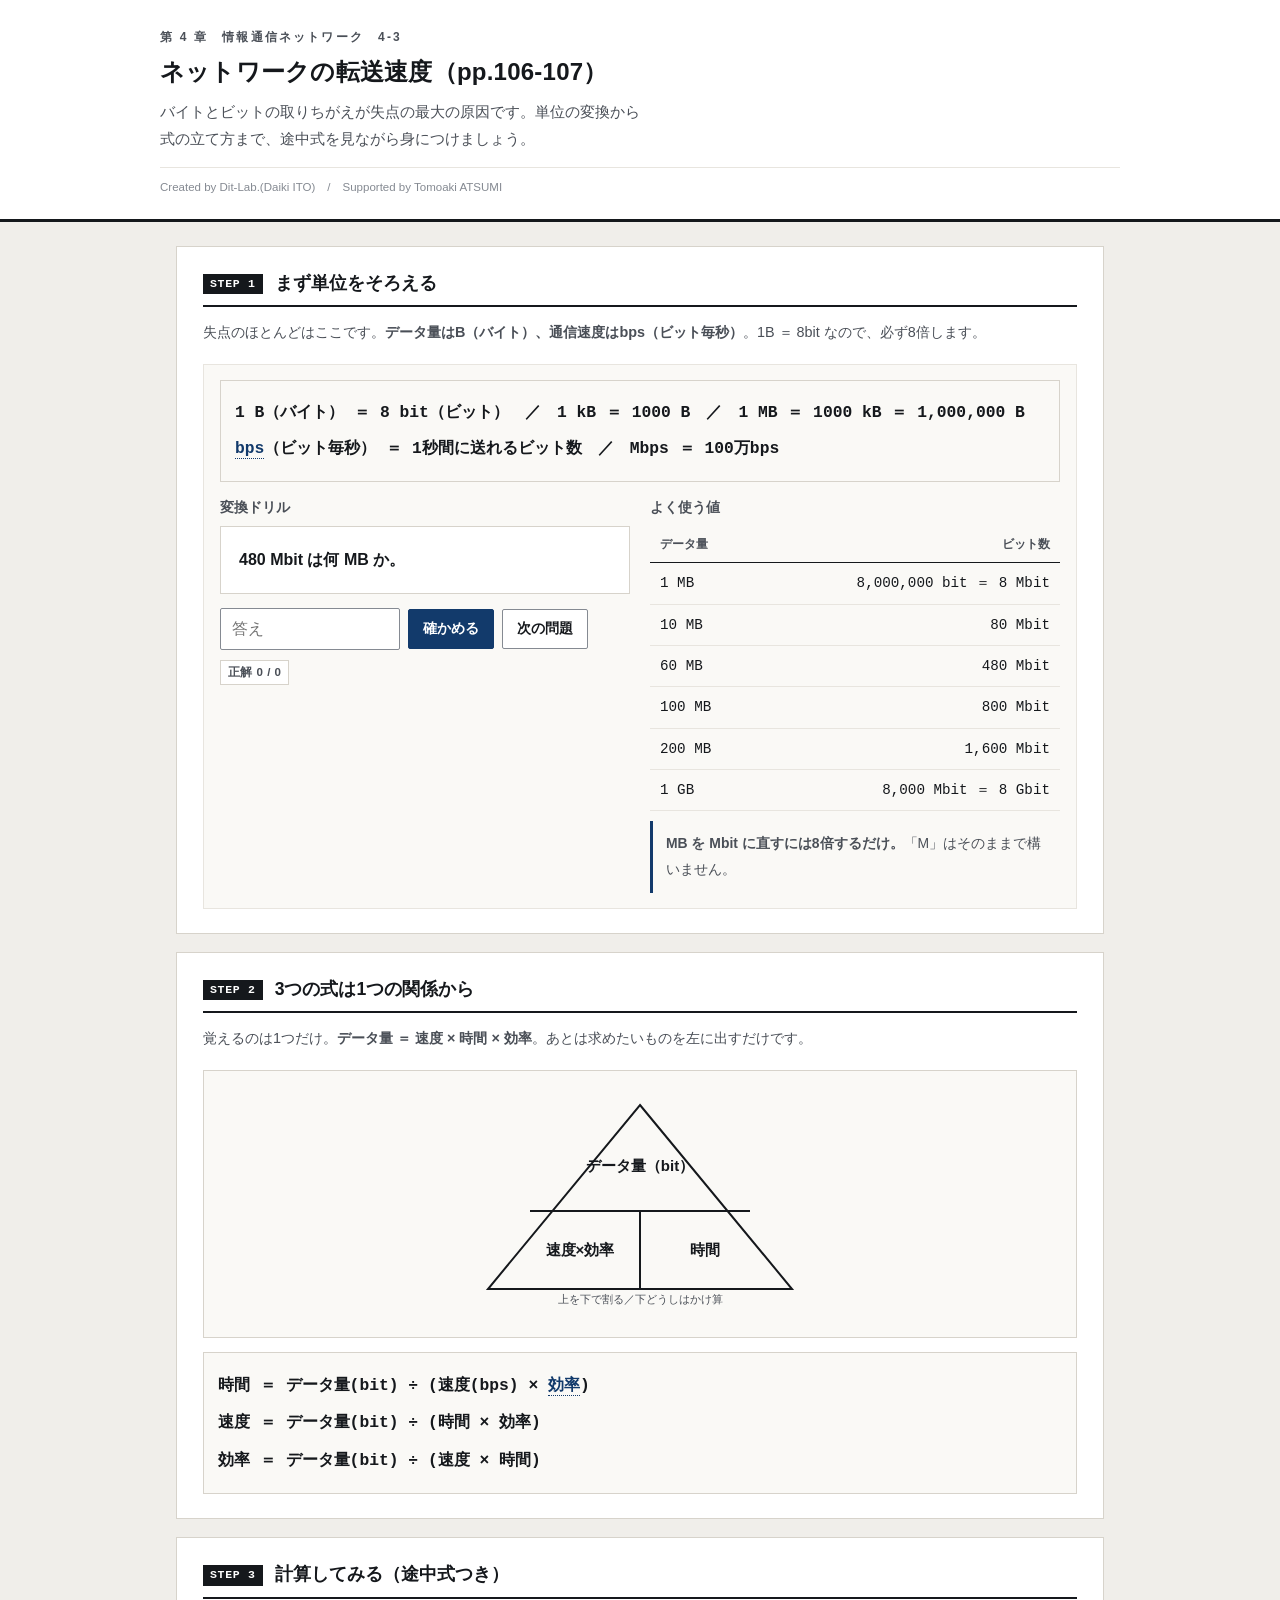
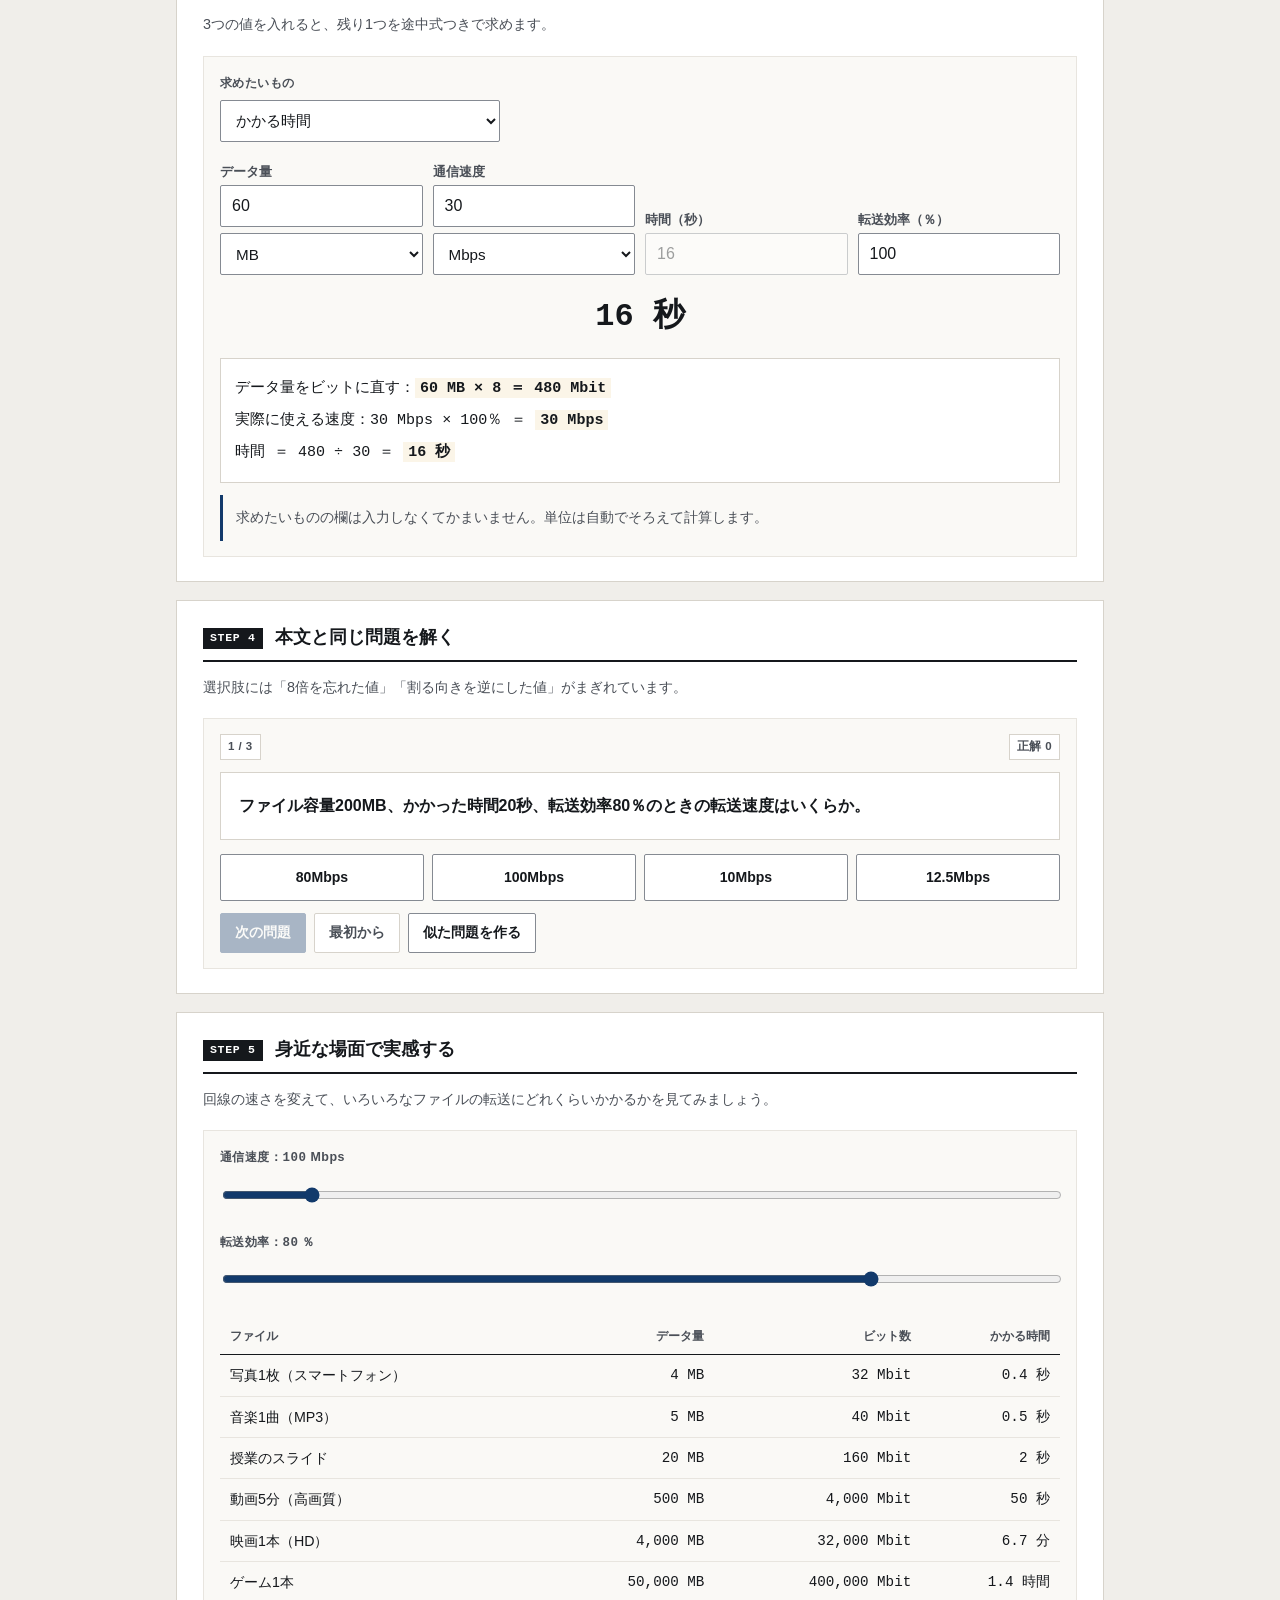
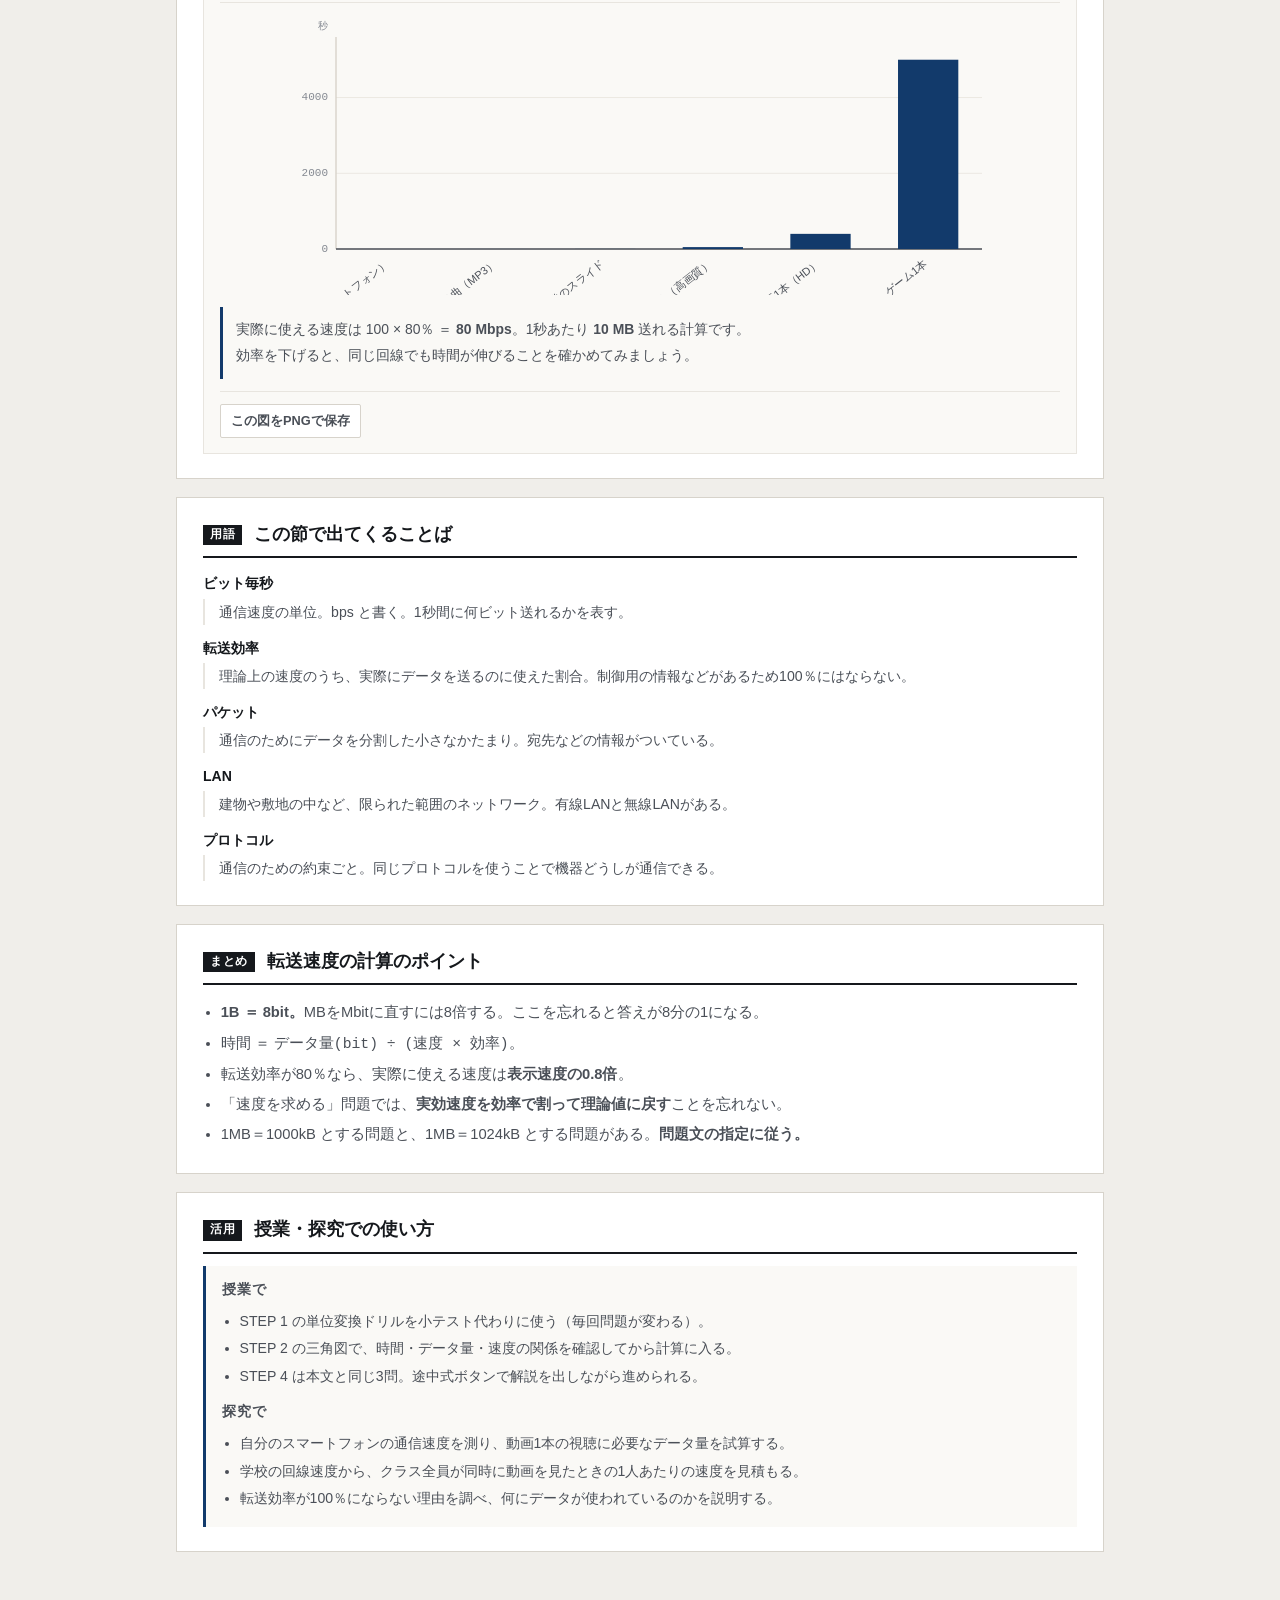
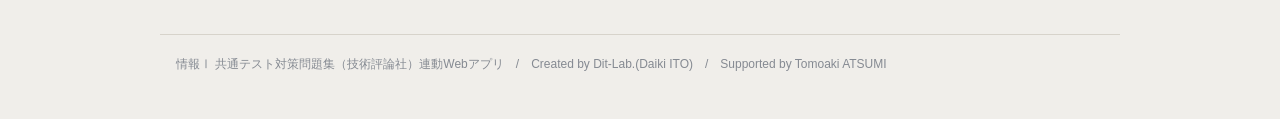
==== index.html @ 5504ac29 "feat: Streamlit版を静的Webアプリ化。単位変換ドリル・途中式つき計算・本文3問に対応" ====
<!DOCTYPE html>
<html lang="ja">
<head>
<meta charset="UTF-8">
<meta name="viewport" content="width=device-width, initial-scale=1.0">
<title>ネットワークの転送速度｜情報Ⅰ共通テスト対策問題集</title>
<meta name="description" content="バイトとビットの取りちがえが失点の最大の原因です。単位の変換から式の立て方まで、途中式を見ながら身につけましょう。">
<link rel="icon" href="data:image/svg+xml,%3Csvg xmlns=%22http://www.w3.org/2000/svg%22 viewBox=%220 0 32 32%22%3E%3Crect width=%2232%22 height=%2232%22 fill=%22%2315181c%22/%3E%3Ctext x=%2216%22 y=%2222%22 font-size=%2218%22 font-family=%22monospace%22 fill=%22%23fff%22 text-anchor=%22middle%22%3E01%3C/text%3E%3C/svg%3E">
<link rel="stylesheet" href="css/style.css">
<link rel="stylesheet" href="css/app.css">
</head>
<body>

<header class="app-header">
  <div class="inner">
    <span class="eyebrow">第 4 章　情報通信ネットワーク　4-3</span>
    <h1>ネットワークの転送速度（pp.106-107）</h1>
    <p class="lead">バイトとビットの取りちがえが失点の最大の原因です。単位の変換から式の立て方まで、途中式を見ながら身につけましょう。</p>
    <p class="credit">Created by Dit-Lab.(Daiki ITO)　/　Supported by Tomoaki ATSUMI</p>
  </div>
</header>

<main class="wrap">
  <section class="step" id="step1">
    <h2><span class="no">STEP 1</span>まず単位をそろえる</h2>
    <p class="desc">失点のほとんどはここです。<strong>データ量はB（バイト）、通信速度はbps（ビット毎秒）</strong>。1B ＝ 8bit なので、必ず8倍します。</p>

    <div class="panel">
      <div class="eqbox" style="text-align:left;line-height:2.2">
        1 B（バイト） ＝ <strong>8 bit（ビット）</strong>　／　1 kB ＝ 1000 B　／　1 MB ＝ 1000 kB ＝ 1,000,000 B<br>
        <span class="term" data-t="ビット毎秒">bps</span>（ビット毎秒） ＝ 1秒間に送れる<strong>ビット</strong>数　／　Mbps ＝ 100万bps
      </div>

      <div class="grid c2" style="margin-top:16px">
        <div>
          <h3 style="font-size:.86rem;color:var(--ink-2);margin-bottom:8px">変換ドリル</h3>
          <div class="card-q"><div class="q-scene" id="dText"></div></div>
          <div class="btn-row">
            <input type="text" id="dIn" class="mono" inputmode="decimal" placeholder="答え" style="max-width:180px">
            <button class="btn primary" id="dCheck">確かめる</button>
            <button class="btn" id="dNext">次の問題</button>
          </div>
          <div class="note" id="dFb" hidden style="margin-top:12px"></div>
          <div class="badge" style="margin-top:10px">正解 <span class="score" id="dScore">0</span> / <span class="score" id="dTotal">0</span></div>
        </div>
        <div>
          <h3 style="font-size:.86rem;color:var(--ink-2);margin-bottom:8px">よく使う値</h3>
          <div class="tbl-scroll"><table class="tbl" id="drillTable">
            <thead><tr><th>データ量</th><th>ビット数</th></tr></thead>
            <tbody>
              <tr><td>1 MB</td><td>8,000,000 bit ＝ 8 Mbit</td></tr>
              <tr><td>10 MB</td><td>80 Mbit</td></tr>
              <tr><td>60 MB</td><td>480 Mbit</td></tr>
              <tr><td>100 MB</td><td>800 Mbit</td></tr>
              <tr><td>200 MB</td><td>1,600 Mbit</td></tr>
              <tr><td>1 GB</td><td>8,000 Mbit ＝ 8 Gbit</td></tr>
            </tbody></table></div>
          <div class="note info" style="margin-top:10px">
            <strong>MB を Mbit に直すには8倍するだけ。</strong>「M」はそのままで構いません。
          </div>
        </div>
      </div>
    </div>
  </section>

  <section class="step" id="step2">
    <h2><span class="no">STEP 2</span>3つの式は1つの関係から</h2>
    <p class="desc">覚えるのは1つだけ。<strong>データ量 ＝ 速度 × 時間 × 効率</strong>。あとは求めたいものを左に出すだけです。</p>
    <div class="triangle" id="triBox"></div>
    <div class="eqbox" style="margin-top:14px;text-align:left;line-height:2.3">
      時間 ＝ <span class="mono">データ量(bit) ÷ (速度(bps) × <span class="term" data-t="転送効率">効率</span>)</span><br>
      速度 ＝ <span class="mono">データ量(bit) ÷ (時間 × 効率)</span><br>
      効率 ＝ <span class="mono">データ量(bit) ÷ (速度 × 時間)</span>
    </div>
  </section>

  <section class="step" id="step3">
    <h2><span class="no">STEP 3</span>計算してみる（途中式つき）</h2>
    <p class="desc">3つの値を入れると、残り1つを途中式つきで求めます。</p>
    <div class="panel">
      <label class="fld" for="target">求めたいもの</label>
      <select id="target" class="sel" style="max-width:280px">
        <option value="time">かかる時間</option>
        <option value="speed">通信速度</option>
        <option value="eff">転送効率</option>
        <option value="size">データ量</option>
      </select>

      <div class="calcrow" style="margin-top:14px">
        <div><label for="cSize">データ量</label>
          <input type="number" id="cSize" value="60" step="any">
          <select id="cSizeU" class="sel" style="margin-top:6px"><option value="1000000">MB</option><option value="1000">kB</option><option value="1">B</option><option value="1000000000">GB</option></select>
        </div>
        <div><label for="cSpeed">通信速度</label>
          <input type="number" id="cSpeed" value="30" step="any">
          <select id="cSpeedU" class="sel" style="margin-top:6px"><option value="1000000">Mbps</option><option value="1000">kbps</option><option value="1">bps</option><option value="1000000000">Gbps</option></select>
        </div>
        <div><label for="cTime">時間（秒）</label><input type="number" id="cTime" value="16" step="any"></div>
        <div><label for="cEff">転送効率（％）</label><input type="number" id="cEff" value="100" step="any"></div>
      </div>

      <div class="bigans" id="ansOut">—</div>
      <div class="workbox" id="workOut"></div>
      <div class="note info" style="margin-top:12px">
        求めたいものの欄は入力しなくてかまいません。単位は自動でそろえて計算します。
      </div>
    </div>
  </section>

  <section class="step" id="step4">
    <h2><span class="no">STEP 4</span>本文と同じ問題を解く</h2>
    <p class="desc">選択肢には「8倍を忘れた値」「割る向きを逆にした値」がまぎれています。</p>
    <div class="panel">
      <div class="qhead">
        <span class="badge" id="qProgress">1 / 1</span>
        <span class="badge">正解 <span class="score" id="qScore">0</span></span>
      </div>
      <div class="card-q"><div class="q-scene" id="qText"></div></div>
      <div class="choice4" id="qChoices"></div>
      <div class="note" id="qFb" hidden style="margin-top:12px"></div>
      <div class="btn-row" style="margin-top:12px">
        <button class="btn primary" id="qNext" disabled>次の問題</button>
        <button class="btn ghost" id="qReset">最初から</button>
        <button class="btn" id="qMake">似た問題を作る</button>
      </div>
    </div>
  </section>

  <section class="step" id="step5">
    <h2><span class="no">STEP 5</span>身近な場面で実感する</h2>
    <p class="desc">回線の速さを変えて、いろいろなファイルの転送にどれくらいかかるかを見てみましょう。</p>
    <div class="panel">
      <label class="fld" for="lineSpeed">通信速度：<span class="mono" id="lineSpeedV">100</span> Mbps</label>
      <input type="range" id="lineSpeed" min="1" max="1000" step="1" value="100">
      <label class="fld" style="margin-top:10px" for="lineEff">転送効率：<span class="mono" id="lineEffV">80</span> ％</label>
      <input type="range" id="lineEff" min="10" max="100" step="5" value="80">
      <div class="tbl-scroll" style="margin-top:12px"><table class="tbl" id="lifeTable"></table></div>
      <div id="lifeChart" style="margin-top:12px"></div>
      <div class="note" id="lifeNote" style="margin-top:12px"></div>
      <div class="toolbar" id="lifeTools"></div>
    </div>
  </section>

  <section class="step" id="glossary">
    <h2><span class="no">用語</span>この節で出てくることば</h2>
    <div id="glossBox"></div>
  </section>

  <section class="step">
    <h2><span class="no">まとめ</span>転送速度の計算のポイント</h2>
    <ul style="margin:0;padding-left:1.2em;color:var(--ink-2);font-size:.92rem;line-height:2.05">
      <li><strong>1B ＝ 8bit。</strong>MBをMbitに直すには8倍する。ここを忘れると答えが8分の1になる。</li>
      <li>時間 ＝ <span class="mono">データ量(bit) ÷ (速度 × 効率)</span>。</li>
      <li>転送効率が80％なら、実際に使える速度は<strong>表示速度の0.8倍</strong>。</li>
      <li>「速度を求める」問題では、<strong>実効速度を効率で割って理論値に戻す</strong>ことを忘れない。</li>
      <li>1MB＝1000kB とする問題と、1MB＝1024kB とする問題がある。<strong>問題文の指定に従う。</strong></li>
    </ul>
  </section>

  <section class="step">
    <h2><span class="no">活用</span>授業・探究での使い方</h2>
    <div class="use-note">
      <h3>授業で</h3>
      <ul>
        <li>STEP 1 の単位変換ドリルを小テスト代わりに使う（毎回問題が変わる）。</li>
        <li>STEP 2 の三角図で、時間・データ量・速度の関係を確認してから計算に入る。</li>
        <li>STEP 4 は本文と同じ3問。途中式ボタンで解説を出しながら進められる。</li>
      </ul>
      <h3 style="margin-top:12px">探究で</h3>
      <ul>
        <li>自分のスマートフォンの通信速度を測り、動画1本の視聴に必要なデータ量を試算する。</li>
        <li>学校の回線速度から、クラス全員が同時に動画を見たときの1人あたりの速度を見積もる。</li>
        <li>転送効率が100％にならない理由を調べ、何にデータが使われているのかを説明する。</li>
      </ul>
    </div>
  </section>

</main>

<footer class="app-footer">
  情報Ⅰ 共通テスト対策問題集（技術評論社）連動Webアプリ　/　Created by Dit-Lab.(Daiki ITO)　/　Supported by Tomoaki ATSUMI
</footer>

<script src="js/tools.js"></script>
<script src="js/chart.js"></script>
<script src="js/terms.js"></script>
<script src="js/app.js"></script>
</body>
</html>
---- css/style.css ----
/* =========================================================
   情報Ⅰ 共通テスト対策問題集 — Web アプリ共通スタイル
   紙面（参考書）に寄せた設計。装飾色は使わず、色は意味を持つときだけ。
   ========================================================= */

:root{
  --paper:#ffffff;
  --paper-2:#faf9f6;      /* うすい紙 */
  --bg:#f0eeea;           /* 台紙 */
  --ink:#15181c;
  --ink-2:#4a4f57;
  --ink-3:#858a92;
  --rule:#d7d3cb;         /* 罫線 */
  --rule-2:#e8e5df;
  --accent:#123a6b;       /* 濃紺。主要操作と現在地だけに使う */
  --accent-w:#e9eef6;
  --zero:#c0392b;         /* 左＝0 */
  --one:#1d4ed8;          /* 右＝1 */
  --ok:#1f7a3d;   --ok-bg:#eef6f0;
  --ng:#b3261e;   --ng-bg:#fbefee;
  --warn:#8a5a00; --warn-bg:#fbf5e8;
  --font:"Hiragino Kaku Gothic ProN","Hiragino Sans","Yu Gothic Medium","Yu Gothic",
         "Noto Sans JP",Meiryo,-apple-system,BlinkMacSystemFont,sans-serif;
  --mono:"SFMono-Regular",Menlo,Consolas,"Courier New",monospace;
}

*{box-sizing:border-box}
[hidden]{display:none !important}
html{-webkit-text-size-adjust:100%}
body{
  margin:0; background:var(--bg); color:var(--ink);
  font-family:var(--font); font-size:16px; line-height:1.85;
  font-feature-settings:"palt" 1;
}
h1,h2,h3,h4{line-height:1.45; margin:0; font-weight:700}
p{margin:0 0 .75em} p:last-child{margin-bottom:0}
a{color:var(--accent)}

/* ---------- 標題 ---------- */
.app-header{background:var(--paper); border-bottom:3px solid var(--ink); padding:26px 20px 20px}
.app-header .inner{max-width:960px; margin:0 auto}
.app-header .eyebrow{
  font-size:.75rem; font-weight:700; color:var(--ink-2); letter-spacing:.18em;
  display:block; margin-bottom:7px;
}
.app-header h1{font-size:1.5rem; letter-spacing:.01em}
.app-header .lead{font-size:.92rem; color:var(--ink-2); margin-top:9px; max-width:60ch}
.app-header .credit{
  font-size:.72rem; color:var(--ink-3); margin-top:14px;
  padding-top:9px; border-top:1px solid var(--rule-2);
}

/* ---------- 版面 ---------- */
.wrap{max-width:960px; margin:0 auto; padding:24px 16px 64px}
.step{background:var(--paper); border:1px solid var(--rule); padding:24px 26px; margin-bottom:18px}
.step > h2{
  display:flex; align-items:baseline; gap:12px; font-size:1.1rem;
  padding-bottom:9px; border-bottom:2px solid var(--ink); margin-bottom:12px;
}
.step > h2 .no{
  flex:none; font-family:var(--mono); font-size:.72rem; font-weight:700;
  background:var(--ink); color:var(--paper); padding:2px 7px; letter-spacing:.06em;
  position:relative; top:-2px;
}
.step > .desc{color:var(--ink-2); font-size:.9rem; margin-bottom:18px}
.step[hidden]{display:none}

.grid{display:grid; gap:20px}
.grid > *{min-width:0}          /* 子の中身で列が広がるのを防ぐ */
@media(min-width:800px){ .grid.c2{grid-template-columns:1fr 1fr} }

.panel{border:1px solid var(--rule-2); background:var(--paper-2); padding:15px 16px; min-width:0}
.panel > h3{
  font-size:.8rem; font-weight:700; color:var(--ink-2); letter-spacing:.08em;
  margin-bottom:12px; padding-bottom:6px; border-bottom:1px solid var(--rule);
}

/* ---------- 部品 ---------- */
.btn{
  appearance:none; border:1px solid var(--ink-3); background:var(--paper); color:var(--ink);
  font-family:inherit; font-size:.88rem; font-weight:700; padding:8px 14px;
  border-radius:2px; cursor:pointer; min-height:40px; line-height:1.4;
  transition:background .12s, border-color .12s, color .12s;
}
.btn:hover:not(:disabled){background:var(--accent-w); border-color:var(--accent); color:var(--accent)}
.btn:disabled{opacity:.35; cursor:not-allowed}
.btn.primary{background:var(--accent); color:var(--paper); border-color:var(--accent)}
.btn.primary:hover:not(:disabled){background:#0d2c53; color:var(--paper)}
.btn.ghost{border-color:var(--rule); color:var(--ink-2)}
.btn.sm{font-size:.8rem; padding:5px 10px; min-height:34px}
.btn-row{display:flex; flex-wrap:wrap; gap:8px; align-items:center}

/* タブ（見出し下線式） */
.seg{display:flex; gap:0; border-bottom:1px solid var(--rule)}
.seg button{
  appearance:none; border:0; background:transparent; font-family:inherit; font-size:.88rem;
  font-weight:700; color:var(--ink-3); padding:9px 4px; margin-right:26px; cursor:pointer;
  border-bottom:3px solid transparent; margin-bottom:-1px; min-height:40px;
}
.seg button:hover{color:var(--ink-2)}
.seg button[aria-pressed="true"]{color:var(--ink); border-bottom-color:var(--accent)}

label.fld{display:block; font-size:.78rem; font-weight:700; color:var(--ink-2); margin-bottom:5px; letter-spacing:.04em}
input[type=text], textarea, input[type=number]{
  width:100%; font-family:inherit; font-size:1rem; color:var(--ink);
  border:1px solid var(--ink-3); border-radius:2px; padding:9px 11px;
  background:var(--paper); min-height:42px;
}
input:focus, textarea:focus{outline:2px solid var(--accent); outline-offset:-1px; border-color:var(--accent)}
.btn:focus-visible, .seg button:focus-visible, .node-card:focus-visible{outline:2px solid var(--accent); outline-offset:2px}
textarea{resize:vertical; line-height:1.7}
.mono{font-family:var(--mono)}

table.tbl{width:100%; border-collapse:collapse; font-size:.89rem}
table.tbl th, table.tbl td{border-bottom:1px solid var(--rule-2); padding:7px 10px; text-align:right}
table.tbl th:first-child, table.tbl td:first-child{text-align:left}
table.tbl thead th{border-bottom:1.5px solid var(--ink); font-size:.76rem; color:var(--ink-2); font-weight:700; white-space:nowrap}
.tbl-scroll{overflow-x:auto; -webkit-overflow-scrolling:touch; max-width:100%}

.note{padding:10px 13px; font-size:.87rem; border-left:3px solid var(--ink-3); background:var(--paper-2)}
.note.ok{background:var(--ok-bg); border-left-color:var(--ok); color:#123f22}
.note.ng{background:var(--ng-bg); border-left-color:var(--ng); color:#6d1a15}
.note.info{background:var(--paper-2); border-left-color:var(--accent); color:var(--ink-2)}
.note.warn{background:var(--warn-bg); border-left-color:var(--warn); color:#5c3d00}
.note[hidden]{display:none}

.badge{
  display:inline-block; font-size:.72rem; font-weight:700; padding:1px 7px;
  border:1px solid var(--rule); color:var(--ink-2); background:var(--paper); letter-spacing:.04em;
}

/* 数値は罫線で仕切るだけ。カードにしない */
.metrics{display:flex; flex-wrap:wrap; gap:0; border-top:1px solid var(--rule)}
.metric{flex:1 1 130px; padding:11px 14px 11px 0; border-right:1px solid var(--rule-2)}
.metric:last-child{border-right:0}
.metric .k{font-size:.74rem; color:var(--ink-3); font-weight:700; letter-spacing:.05em}
.metric .v{font-size:1.6rem; font-weight:700; line-height:1.3; font-family:var(--mono); letter-spacing:-.01em}
.metric .s{font-size:.76rem; color:var(--ink-2)}

.bit0{color:var(--zero); font-weight:700}
.bit1{color:var(--one); font-weight:700}

.app-footer{
  max-width:960px; margin:0 auto; padding:18px 16px 44px; color:var(--ink-3);
  font-size:.75rem; border-top:1px solid var(--rule);
}
.sr-only{position:absolute;width:1px;height:1px;overflow:hidden;clip:rect(0 0 0 0);white-space:nowrap}

@media(max-width:640px){
  body{font-size:15px}
  .app-header{padding:20px 16px 16px}
  .app-header h1{font-size:1.16rem}
  .wrap{padding:16px 12px 52px}
  .step{padding:18px 15px}
  .seg button{margin-right:18px; font-size:.84rem}
  .metric{flex-basis:50%; border-right:0}
}
@media (prefers-reduced-motion:reduce){ *{animation:none!important; transition:none!important} }

/* ---------- 自分のデータ・共有・印刷 ---------- */
.toolbar{display:flex; flex-wrap:wrap; gap:8px; align-items:center; margin-top:12px;
  padding-top:12px; border-top:1px solid var(--rule-2)}
.toolbar .hint{font-size:.78rem; color:var(--ink-3)}
.paste-area{width:100%; min-height:110px; font-family:var(--mono); font-size:.86rem}
.use-note{background:var(--paper-2); border-left:3px solid var(--accent); padding:14px 16px; font-size:.88rem}
.use-note h3{font-size:.86rem; letter-spacing:.06em; margin-bottom:8px; color:var(--ink-2)}
.use-note ol, .use-note ul{margin:0; padding-left:1.25em; line-height:1.95; color:var(--ink-2)}

@media print{
  body{background:#fff}
  .app-header{border-bottom:2px solid #000}
  .step{border:1px solid #bbb; break-inside:avoid; page-break-inside:avoid; margin-bottom:12px}
  .btn, .seg, .toolbar, input[type=range]{display:none !important}
  .note{border-left-width:2px}
  a[href]:after{content:""}
}

/* ---------- 入力グリッド ---------- */
.dg-scroll{overflow:auto; -webkit-overflow-scrolling:touch; border:1px solid var(--rule); background:var(--paper); max-height:420px}
table.dg{border-collapse:collapse; font-family:var(--mono); font-size:.9rem; min-width:100%}
table.dg th, table.dg td{border:1px solid var(--rule-2); padding:0}
table.dg thead th{background:var(--paper-2); position:sticky; top:0; z-index:2}
table.dg .dg-n{background:var(--paper-2); color:var(--ink-3); font-size:.76rem; font-weight:400;
  text-align:center; min-width:34px; padding:0 4px; position:sticky; left:0; z-index:1}
table.dg .dg-corner{background:var(--paper-2); min-width:34px; position:sticky; left:0; z-index:3}
table.dg .dg-act{background:var(--paper-2); width:34px}
.dg-h, .dg-c{width:100%; min-width:96px; border:0; background:transparent; font-family:inherit;
  font-size:.9rem; padding:8px 9px; color:var(--ink); min-height:38px}
.dg-h{font-weight:700; font-family:var(--font); font-size:.82rem; color:var(--ink-2)}
.dg-c.num{text-align:right}
.dg-c:focus, .dg-h:focus{outline:2px solid var(--accent); outline-offset:-2px; background:var(--accent-w)}
.dg-del{border:0; background:transparent; color:var(--ink-3); cursor:pointer; width:32px; height:34px; font-size:1rem}
.dg-del:hover{color:var(--ng)}
.dg-tools{display:flex; flex-wrap:wrap; gap:8px; align-items:center; margin-top:10px}
.dg-hint{font-size:.76rem; color:var(--ink-3)}

/* ---------- ファイル読み込み ---------- */
.filebox{display:flex; flex-wrap:wrap; gap:10px; align-items:center; padding:12px;
  border:1px dashed var(--rule); background:var(--paper-2)}
.filebox input[type=file]{font-size:.85rem; font-family:inherit; max-width:100%}
.filebox .sel{max-width:220px}
.filelabel{display:inline-flex; align-items:center; gap:6px; font-size:.85rem; font-weight:700;
  border:1px solid var(--ink-3); background:var(--paper); padding:8px 14px; border-radius:2px; cursor:pointer; min-height:40px}
.filelabel:hover{border-color:var(--accent); color:var(--accent); background:var(--accent-w)}
.filelabel input{display:none}

/* ---------- 用語解説 ---------- */
.term{position:relative; border-bottom:1.5px dotted var(--accent); cursor:help; color:var(--accent); font-weight:700}
.term .term-pop{display:none; position:absolute; left:0; top:1.7em; z-index:50; width:min(300px,78vw);
  background:var(--paper); border:1px solid var(--ink-3); box-shadow:0 6px 20px rgba(0,0,0,.14);
  padding:10px 12px; font-size:.82rem; font-weight:400; color:var(--ink-2); line-height:1.75;
  border-left:3px solid var(--accent); cursor:auto; text-align:left}
.term .term-pop b{display:block; color:var(--ink); font-size:.86rem; margin-bottom:3px}
.term.open .term-pop{display:block}
dl.gloss{margin:0; font-size:.88rem}
dl.gloss dt{font-weight:700; color:var(--ink); margin-top:10px}
dl.gloss dt:first-child{margin-top:0}
dl.gloss dd{margin:2px 0 0; color:var(--ink-2); line-height:1.85; padding-left:1em; border-left:2px solid var(--rule-2)}
@media print{ .term{border-bottom:0; color:inherit} .term .term-pop{display:none !important} }

/* ---------- スマホ・タブレット ---------- */
@media (max-width:1024px){
  /* iOS で入力時に画面が勝手に拡大するのを防ぐ（16px 未満だとズームする） */
  input[type=text], input[type=number], textarea, select, .dg-c, .dg-h{ font-size:16px }
  .dg-c, .dg-h{ min-width:110px }
}
@media (max-width:820px){
  .grid.c2{grid-template-columns:1fr}
  .dg-scroll{max-height:340px}
  .filebox{flex-direction:column; align-items:stretch}
  .filebox .sel{max-width:100%}
  .term .term-pop{left:auto; right:0; width:min(280px,86vw)}
}
@media (max-width:480px){
  .step > h2{font-size:1rem; flex-wrap:wrap}
  .metrics{gap:0}
  .metric{flex-basis:50%; padding-right:10px}
  .metric .v{font-size:1.3rem}
  .btn{padding:8px 12px}
  .dg-tools{gap:6px}
  .dg-hint{width:100%}
}
/* タッチ操作でのスクロールを滑らかに */
.tbl-scroll, .dg-scroll, .tree-box{ -webkit-overflow-scrolling:touch; overscroll-behavior-x:contain }
---- css/app.css ----
.qhead{display:flex; justify-content:space-between; align-items:center; margin-bottom:12px}
.card-q{border:1px solid var(--rule); background:var(--paper); padding:18px; margin-bottom:14px}
.q-scene{font-size:1rem; font-weight:700; line-height:1.9}
.choice4{display:grid; gap:8px; grid-template-columns:repeat(auto-fit,minmax(160px,1fr))}
.choice4 .btn{text-align:left; line-height:1.65; padding:11px 13px}
.choice4 .btn.correct{background:var(--ok-bg); border-color:var(--ok); color:var(--ok)}
.choice4 .btn.wrong{background:var(--ng-bg); border-color:var(--ng); color:var(--ng)}
.choice4.locked{pointer-events:none}
.sel{width:100%; font-family:inherit; font-size:.95rem; padding:9px 11px; min-height:42px;
  border:1px solid var(--ink-3); border-radius:2px; background:var(--paper); color:var(--ink)}
input[type=range]{width:100%; accent-color:var(--accent); height:34px}
.why{font-size:.85rem; color:var(--ink-2); line-height:1.85}
.eqbox{font-family:var(--mono); font-size:1.02rem; font-weight:700; text-align:center; padding:14px;
  border:1px solid var(--rule); background:var(--paper-2); line-height:1.8}
.blankin{border:1.5px solid var(--accent); background:#fff; padding:6px 8px; text-align:center;
  font-family:var(--mono); min-height:38px; font-size:.95rem; max-width:120px}
.blankin.ok{border-color:var(--ok); background:var(--ok-bg)}
.blankin.ng{border-color:var(--ng); background:var(--ng-bg)}
table.tbl td .blankin{width:100%; max-width:none}
.triangle{border:1px solid var(--rule); background:var(--paper-2); padding:18px; text-align:center}
.triangle svg{max-width:340px}
svg .tri{fill:none; stroke:#15181c; stroke-width:2}
svg .tsep{stroke:#15181c; stroke-width:2}
svg .ttext{font-size:15px; font-weight:700; text-anchor:middle; dominant-baseline:middle; fill:#15181c}
svg .tsmall{font-size:11px; text-anchor:middle; fill:#4a4f57}
.calcrow{display:grid; gap:10px; grid-template-columns:repeat(auto-fit,minmax(150px,1fr)); align-items:end}
.calcrow label{font-size:.82rem; font-weight:700; color:var(--ink-2)}
.calcrow input, .calcrow select{width:100%}
.workbox{font-family:var(--mono); font-size:.94rem; line-height:2.1; border:1px solid var(--rule);
  background:var(--paper); padding:14px}
.workbox .hl{background:var(--warn-bg); padding:1px 5px; font-weight:700}
.bigans{font-family:var(--mono); font-size:2rem; font-weight:700; text-align:center; padding:12px}
#drillTable td{font-family:var(--mono)}
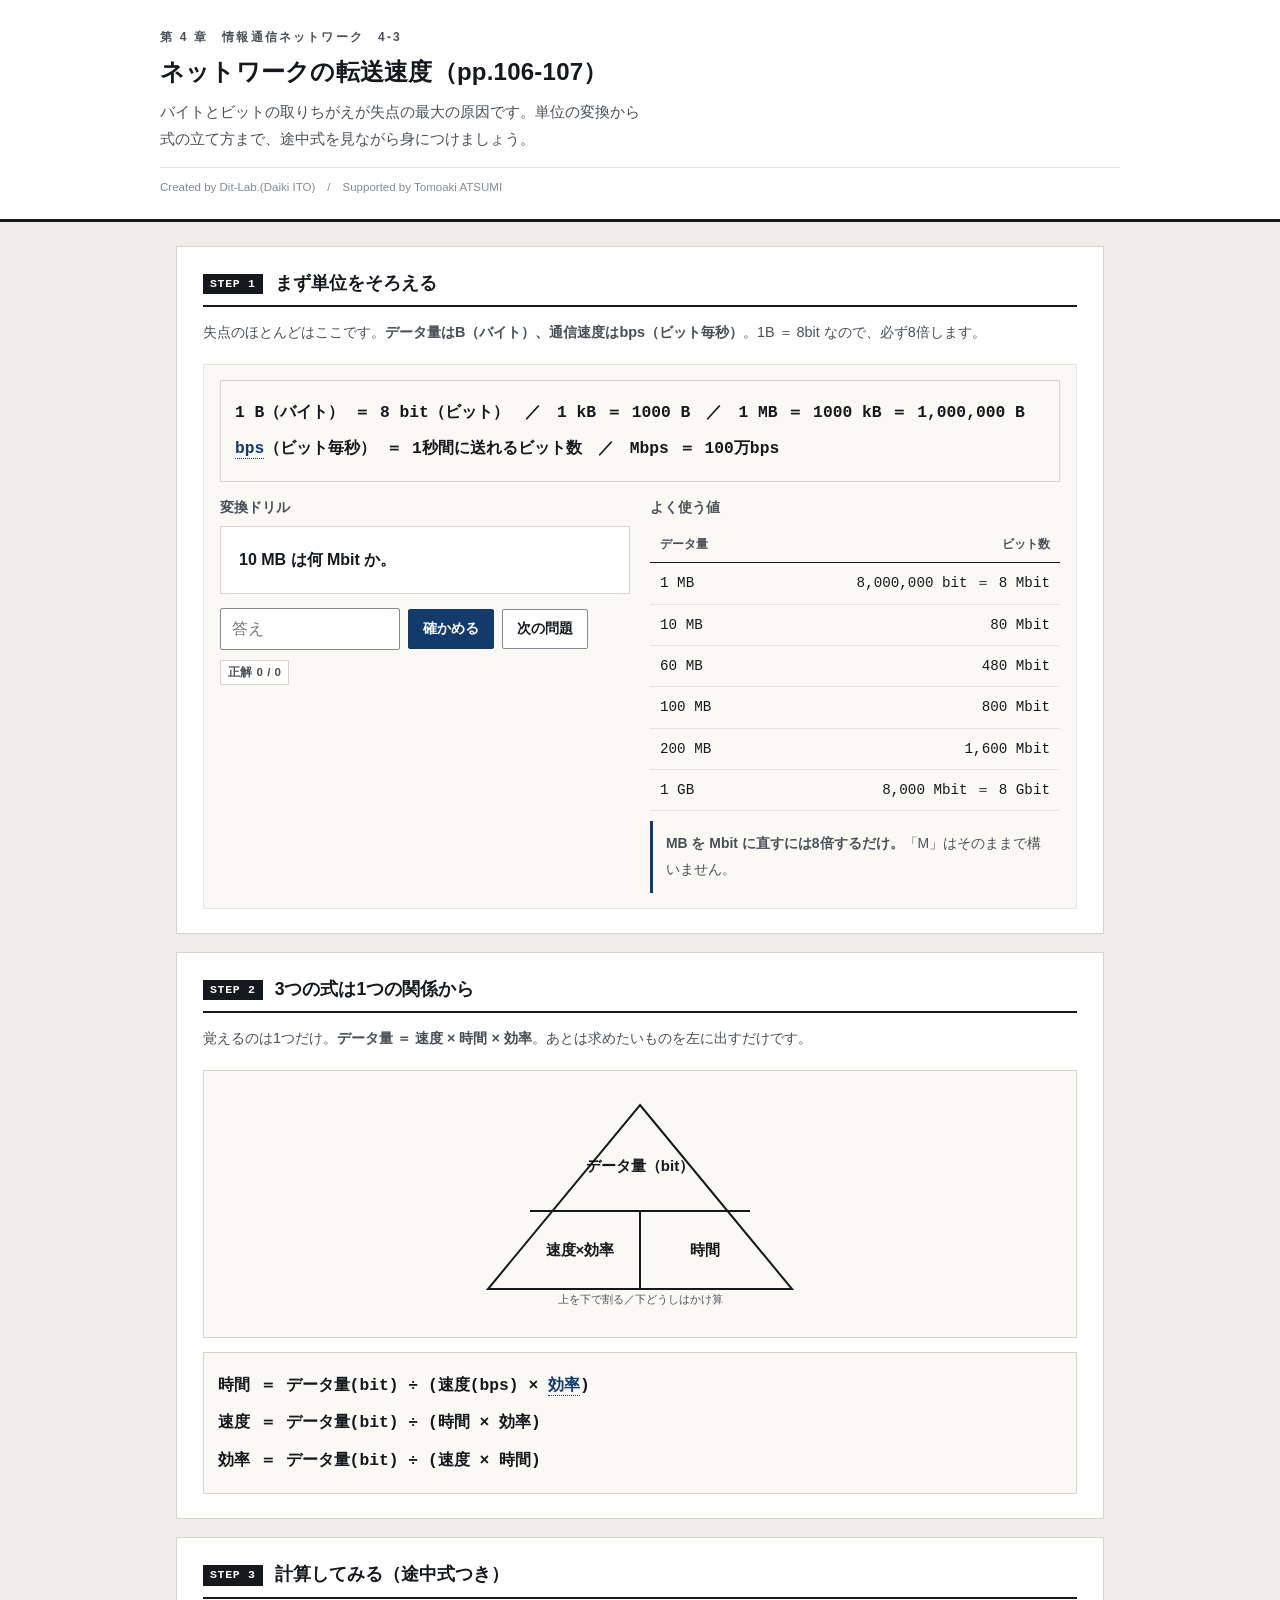
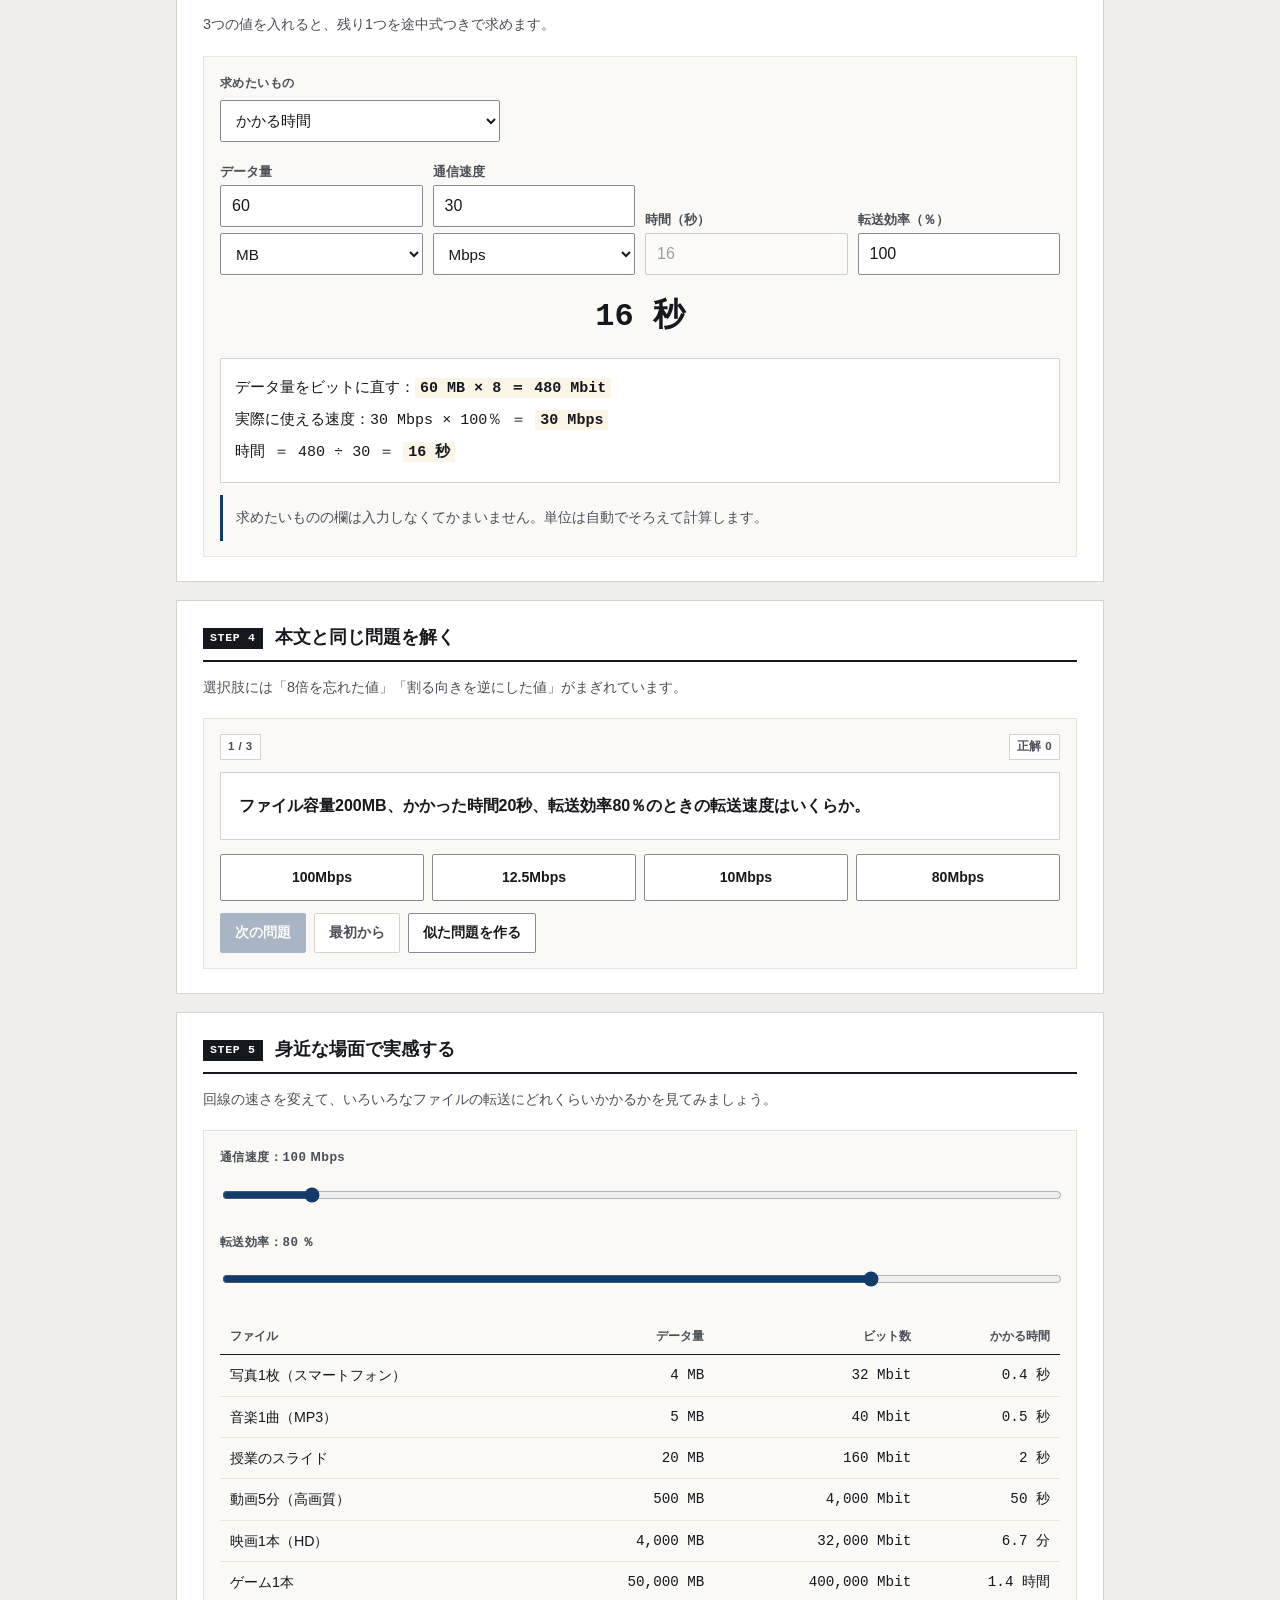
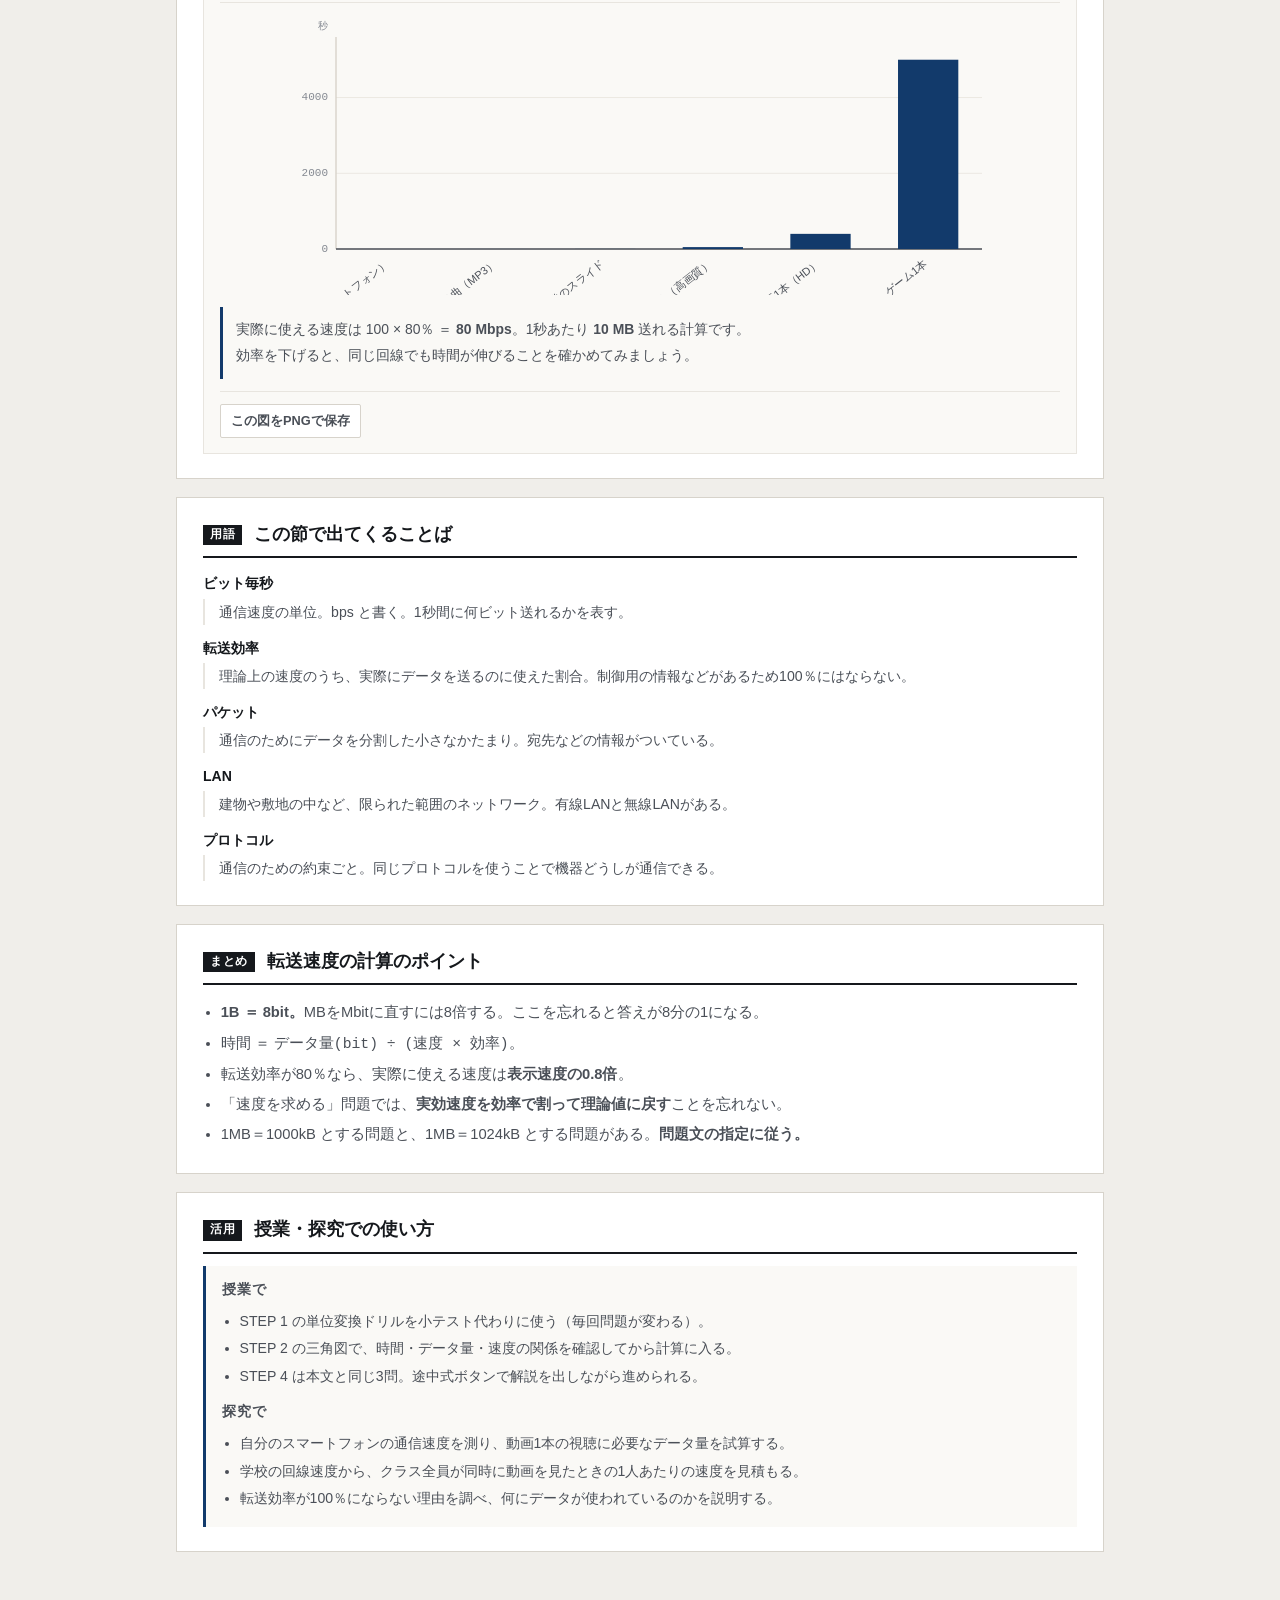
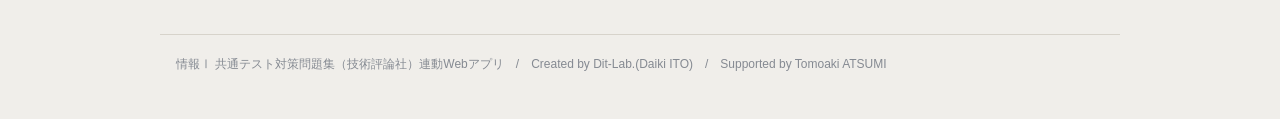
==== commit eddca38f: "chore: CSS/JSにキャッシュバスターを付与（更新が確実に反映されるように）" ====
--- a/index.html
+++ b/index.html
@@ -6,8 +6,8 @@
 <title>ネットワークの転送速度｜情報Ⅰ共通テスト対策問題集</title>
 <meta name="description" content="バイトとビットの取りちがえが失点の最大の原因です。単位の変換から式の立て方まで、途中式を見ながら身につけましょう。">
 <link rel="icon" href="data:image/svg+xml,%3Csvg xmlns=%22http://www.w3.org/2000/svg%22 viewBox=%220 0 32 32%22%3E%3Crect width=%2232%22 height=%2232%22 fill=%22%2315181c%22/%3E%3Ctext x=%2216%22 y=%2222%22 font-size=%2218%22 font-family=%22monospace%22 fill=%22%23fff%22 text-anchor=%22middle%22%3E01%3C/text%3E%3C/svg%3E">
-<link rel="stylesheet" href="css/style.css">
-<link rel="stylesheet" href="css/app.css">
+<link rel="stylesheet" href="css/style.css?v=239696b1">
+<link rel="stylesheet" href="css/app.css?v=6b9da005">
 </head>
 <body>
 
@@ -181,9 +181,9 @@
   情報Ⅰ 共通テスト対策問題集（技術評論社）連動Webアプリ　/　Created by Dit-Lab.(Daiki ITO)　/　Supported by Tomoaki ATSUMI
 </footer>
 
-<script src="js/tools.js"></script>
-<script src="js/chart.js"></script>
-<script src="js/terms.js"></script>
-<script src="js/app.js"></script>
+<script src="js/tools.js?v=c07db610"></script>
+<script src="js/chart.js?v=fb6e3be1"></script>
+<script src="js/terms.js?v=92038844"></script>
+<script src="js/app.js?v=8131fe6a"></script>
 </body>
 </html>
--- a/css/style.css
+++ b/css/style.css
@@ -242,3 +242,28 @@
 }
 /* タッチ操作でのスクロールを滑らかに */
 .tbl-scroll, .dg-scroll, .tree-box{ -webkit-overflow-scrolling:touch; overscroll-behavior-x:contain }
+
+/* 幅指定つきの入力欄がスマートフォンではみ出さないようにする */
+input[type=text], input[type=number], input[type=search], textarea, select{ max-width:100% }
+.btn-row > label{ min-width:0; max-width:100% }
+.btn-row > label input, .btn-row > label select{ max-width:100% }
+
+/* 共通：○×判定・並べかえ（quiz.js 用） */
+.abcde{border:1px solid var(--rule); border-radius:3px; overflow:hidden}
+.abcde > div{border-top:1px solid var(--rule); padding:10px 12px}
+.abcde > div:first-child{border-top:0}
+.abcde .st{display:flex; gap:10px; align-items:flex-start; flex-wrap:wrap}
+.abcde .st .k{font-weight:700; font-family:var(--mono); min-width:1.4em}
+.abcde .st .t{flex:1; min-width:12em}
+.abcde .jb{display:flex; gap:6px}
+.abcde .jb .btn{min-width:3.4em; padding:6px 10px; text-align:center}
+.prep{display:grid; grid-template-columns:repeat(auto-fit,minmax(150px,1fr)); gap:10px; margin-top:10px}
+.prep .slot{border:1px dashed var(--ink-3); border-radius:3px; padding:10px; min-height:92px; background:var(--paper)}
+.prep .slot.filled{border-style:solid}
+.prep .slot .tag{font:700 .74rem/1.4 var(--mono); color:var(--accent); display:block; margin-bottom:6px}
+.prep .slot .txt{font-size:.86rem; line-height:1.7}
+.cards{display:flex; flex-wrap:wrap; gap:8px; margin-top:10px}
+.cards .c{border:1px solid var(--ink-3); border-radius:3px; padding:9px 12px; background:var(--paper);
+  cursor:pointer; font-size:.88rem; max-width:100%; text-align:left; font-family:inherit; color:var(--ink)}
+.cards .c:hover{background:var(--warn-bg)}
+.cards .c.used{opacity:.35; pointer-events:none}
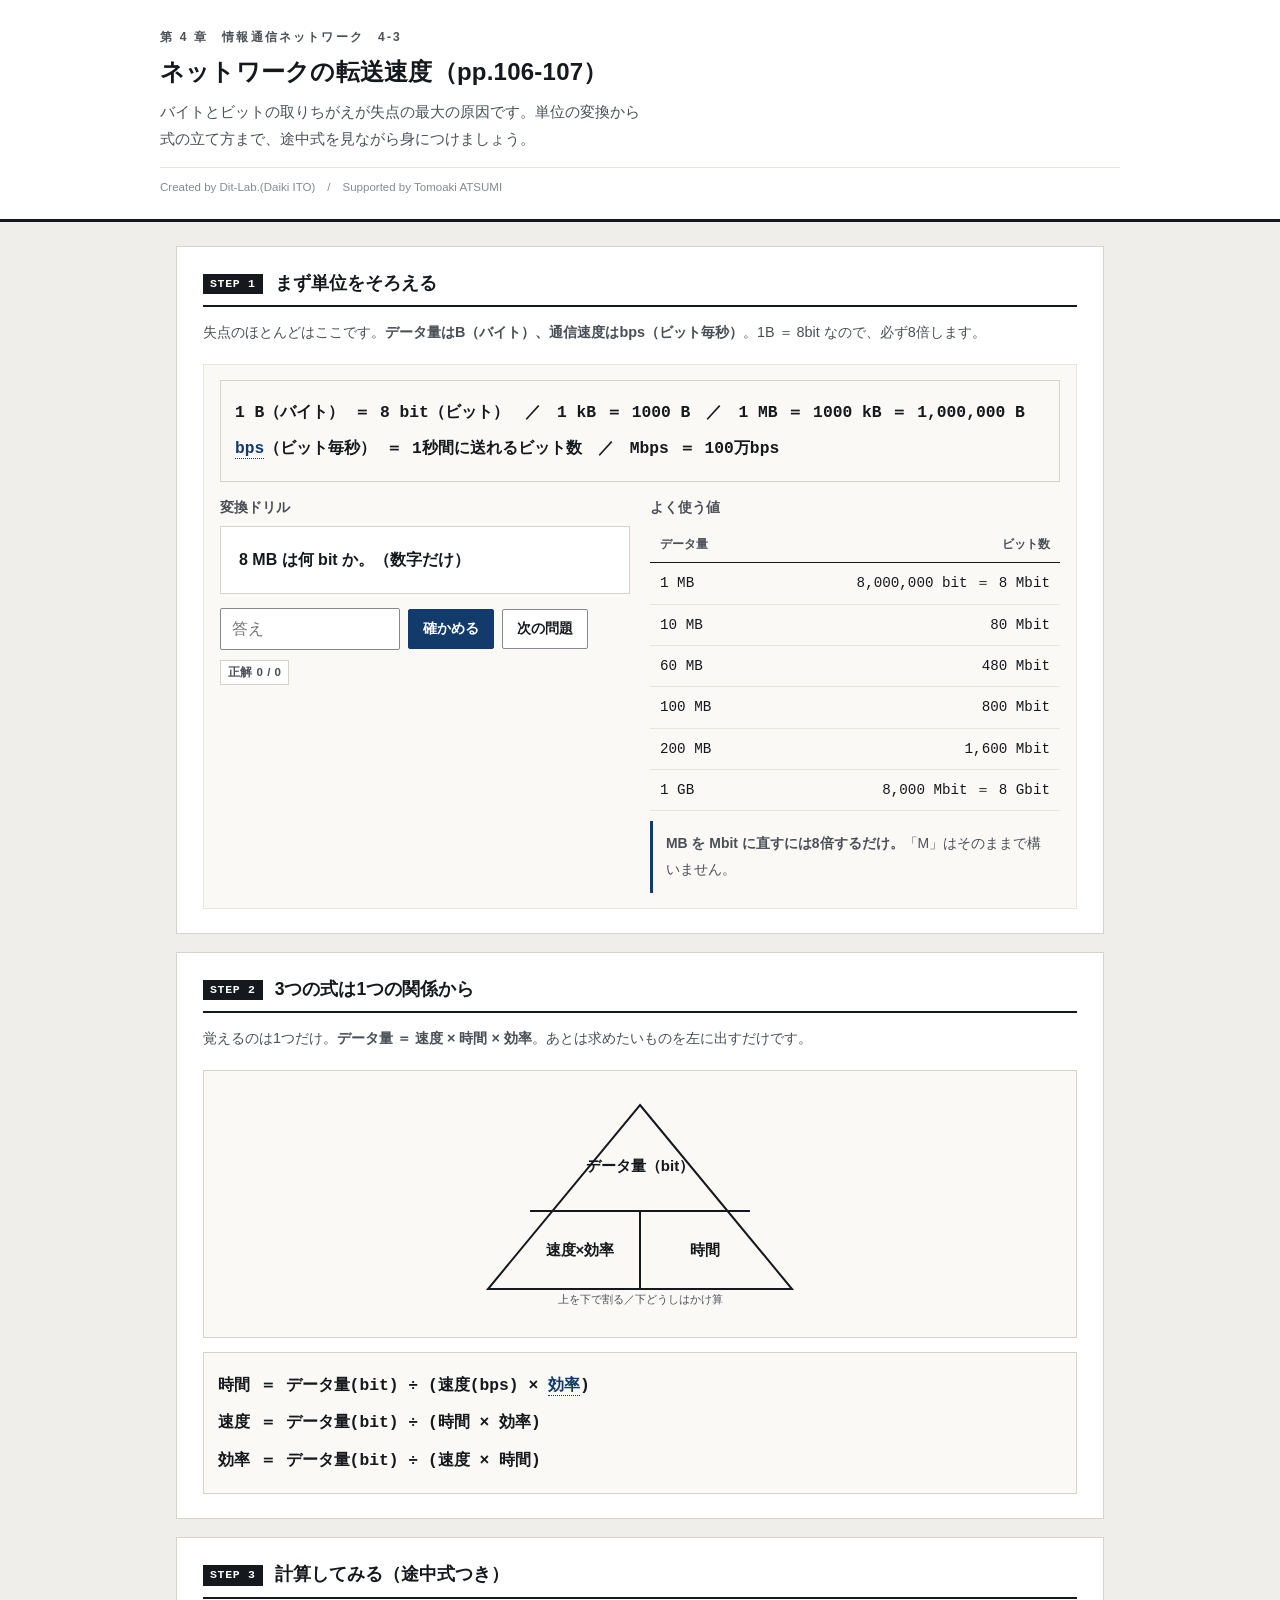
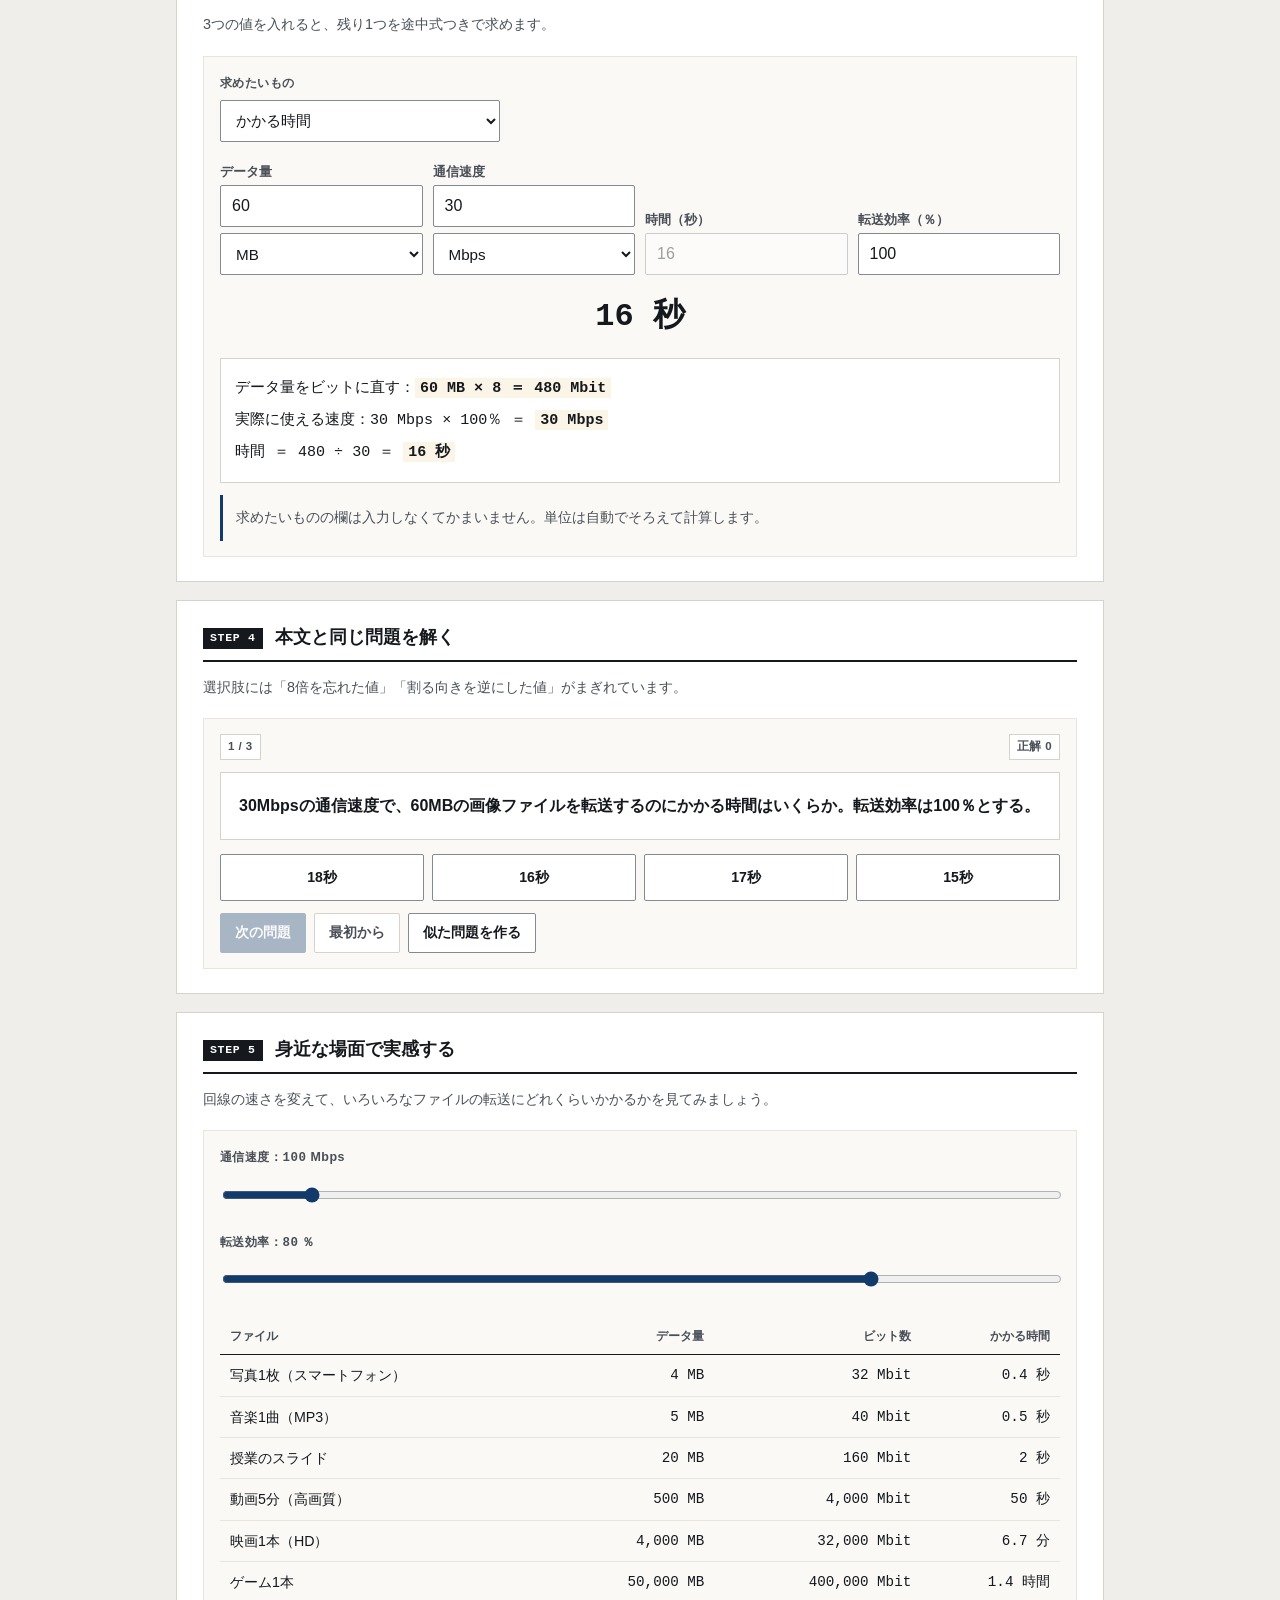
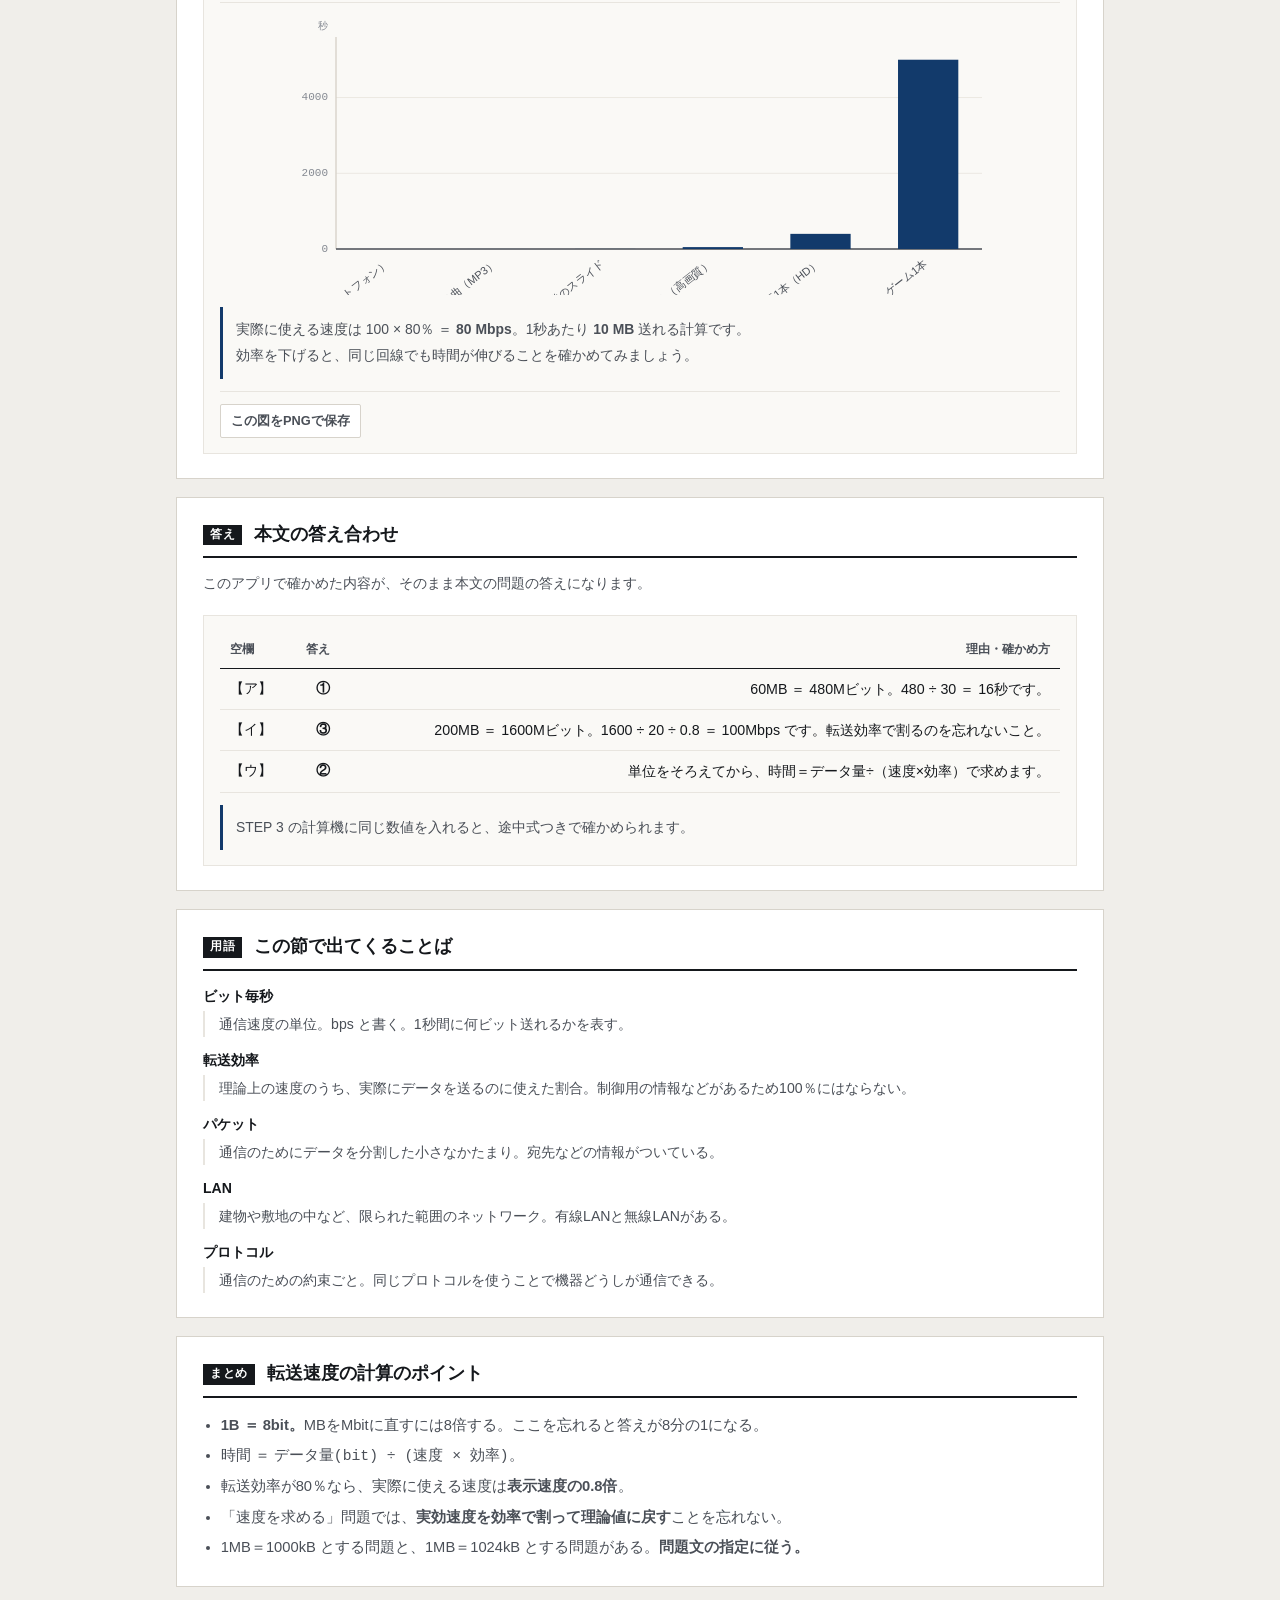
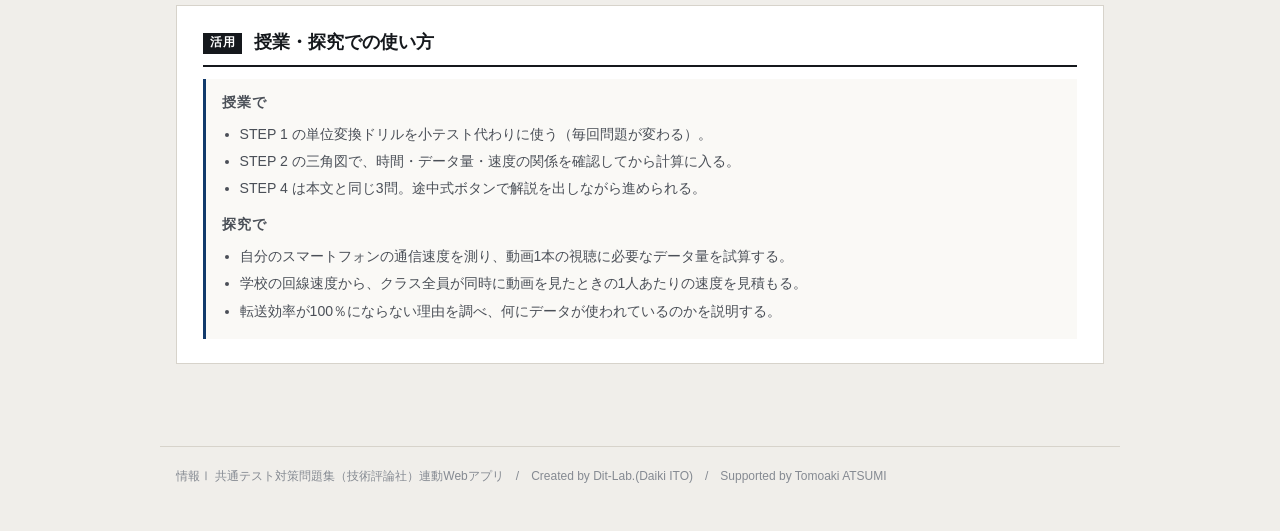
==== commit 1b4166d6: "feat: 本文の答え合わせカードを追加（空欄・答え・確かめ方）" ====
--- a/index.html
+++ b/index.html
@@ -141,6 +141,15 @@
     </div>
   </section>
 
+  <section class="step" id="ansBox">
+    <h2><span class="no">答え</span>本文の答え合わせ</h2>
+    <p class="desc">このアプリで確かめた内容が、そのまま本文の問題の答えになります。</p>
+    <div class="panel">
+      <div class="tbl-scroll"><table class="tbl"><thead><tr><th>空欄</th><th>答え</th><th>理由・確かめ方</th></tr></thead><tbody><tr><td class="mono">【ア】</td><td class="mono"><strong>①</strong></td><td>60MB ＝ 480Mビット。480 ÷ 30 ＝ 16秒です。</td></tr><tr><td class="mono">【イ】</td><td class="mono"><strong>③</strong></td><td>200MB ＝ 1600Mビット。1600 ÷ 20 ÷ 0.8 ＝ 100Mbps です。転送効率で割るのを忘れないこと。</td></tr><tr><td class="mono">【ウ】</td><td class="mono"><strong>②</strong></td><td>単位をそろえてから、時間＝データ量÷（速度×効率）で求めます。</td></tr></tbody></table></div>
+      <div class="note info" style="margin-top:12px">STEP 3 の計算機に同じ数値を入れると、途中式つきで確かめられます。</div>
+    </div>
+  </section>
+
   <section class="step" id="glossary">
     <h2><span class="no">用語</span>この節で出てくることば</h2>
     <div id="glossBox"></div>
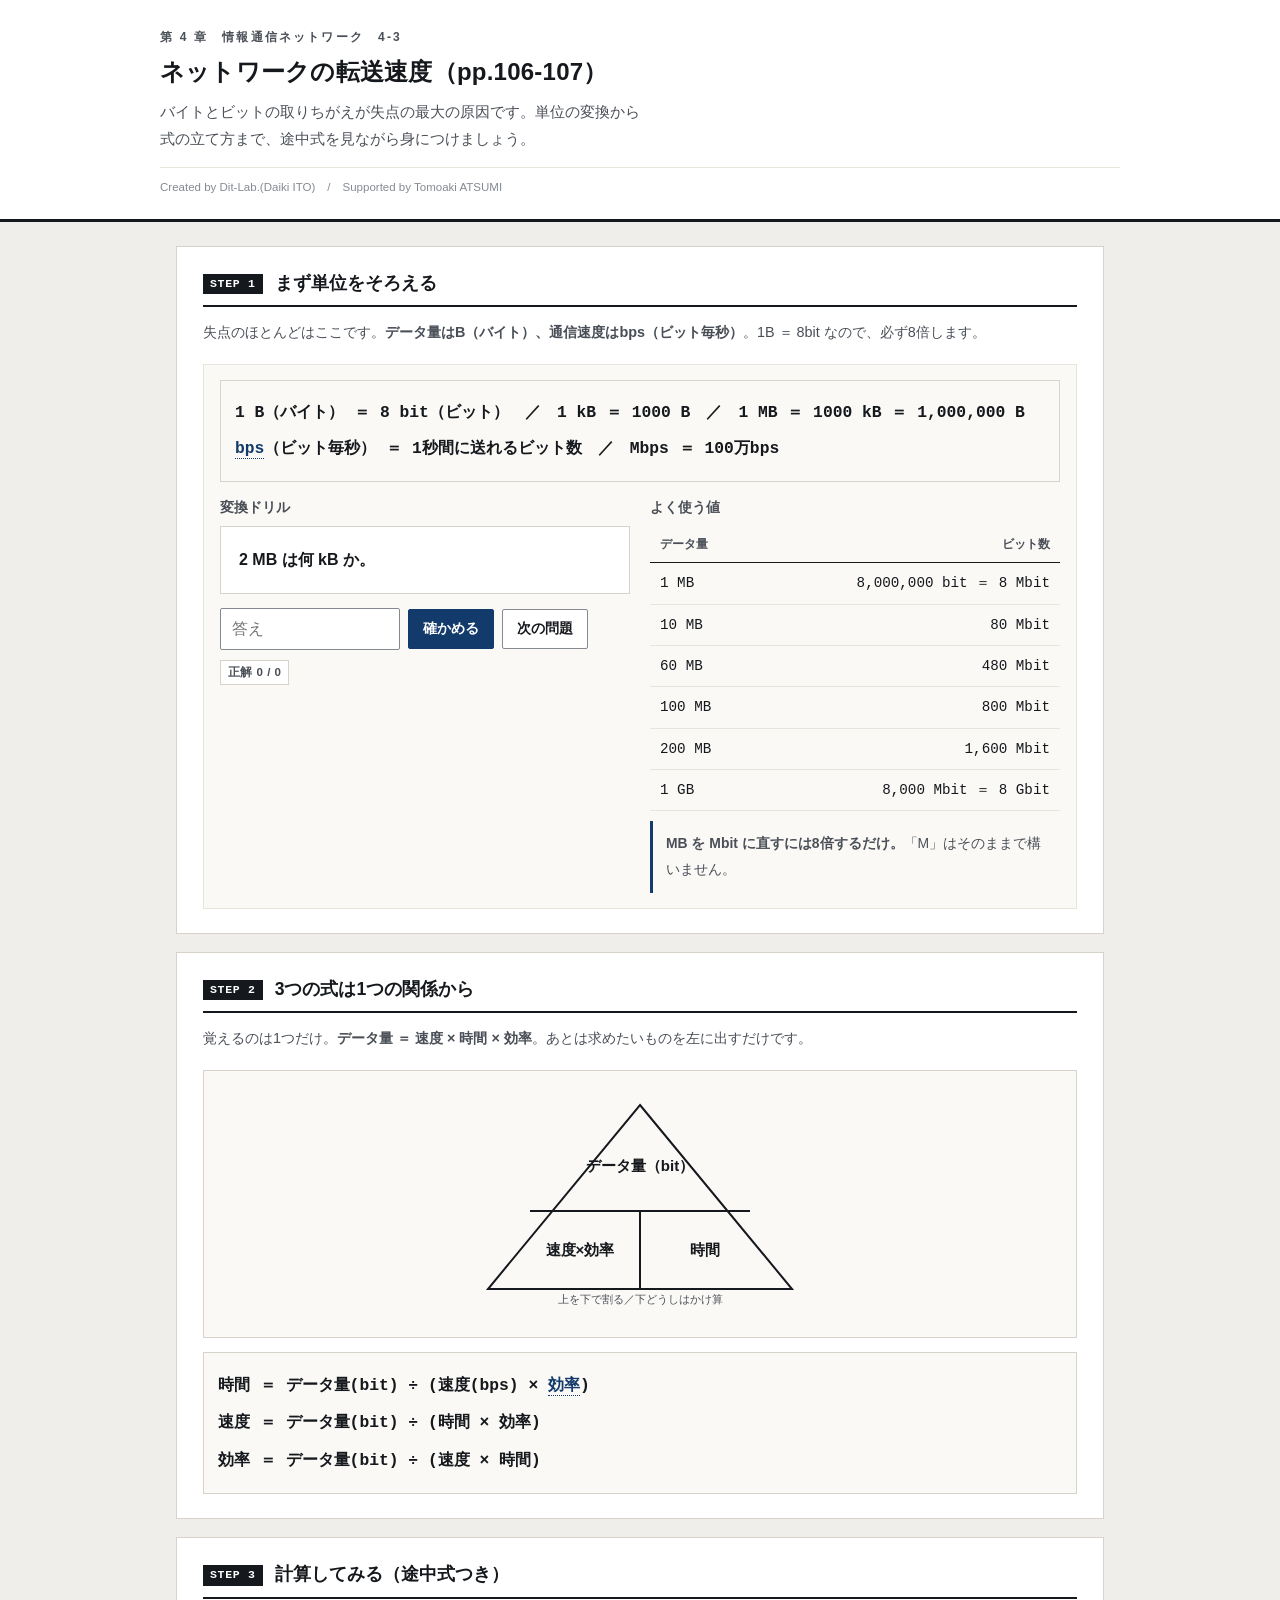
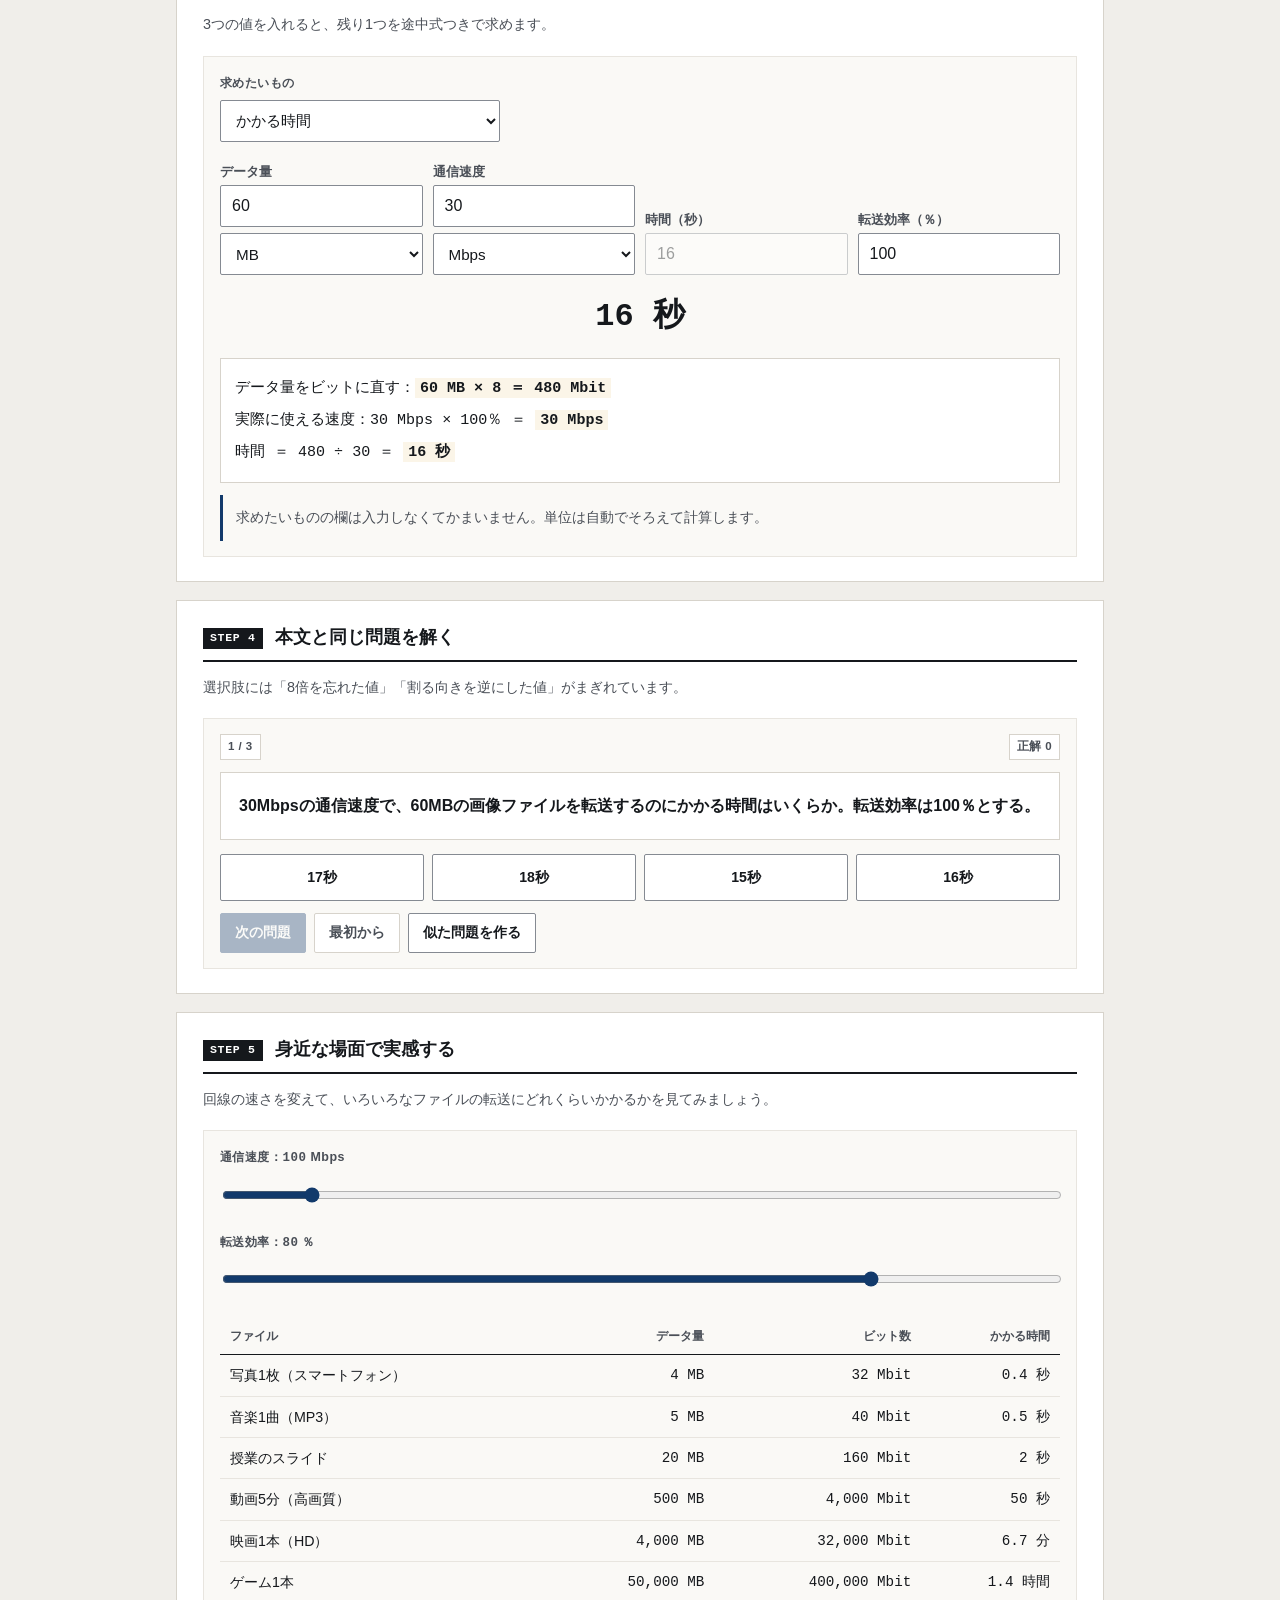
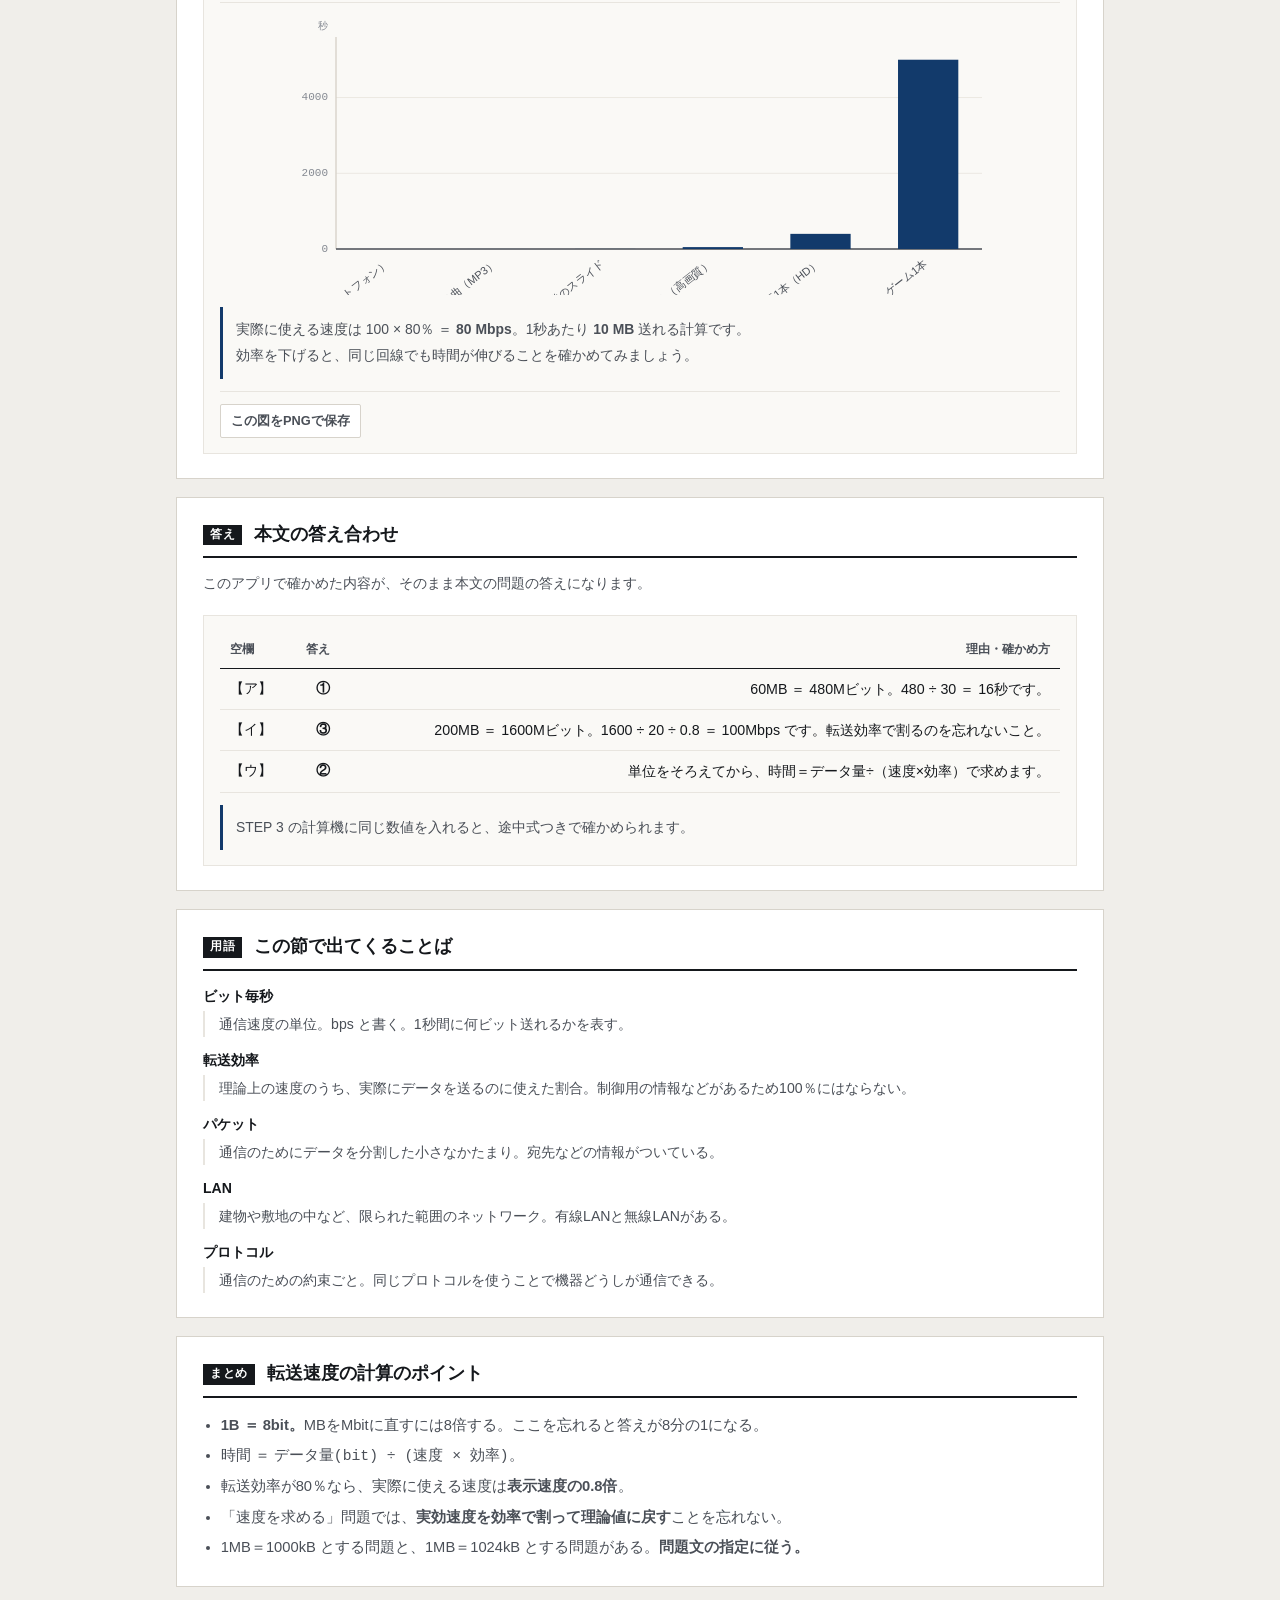
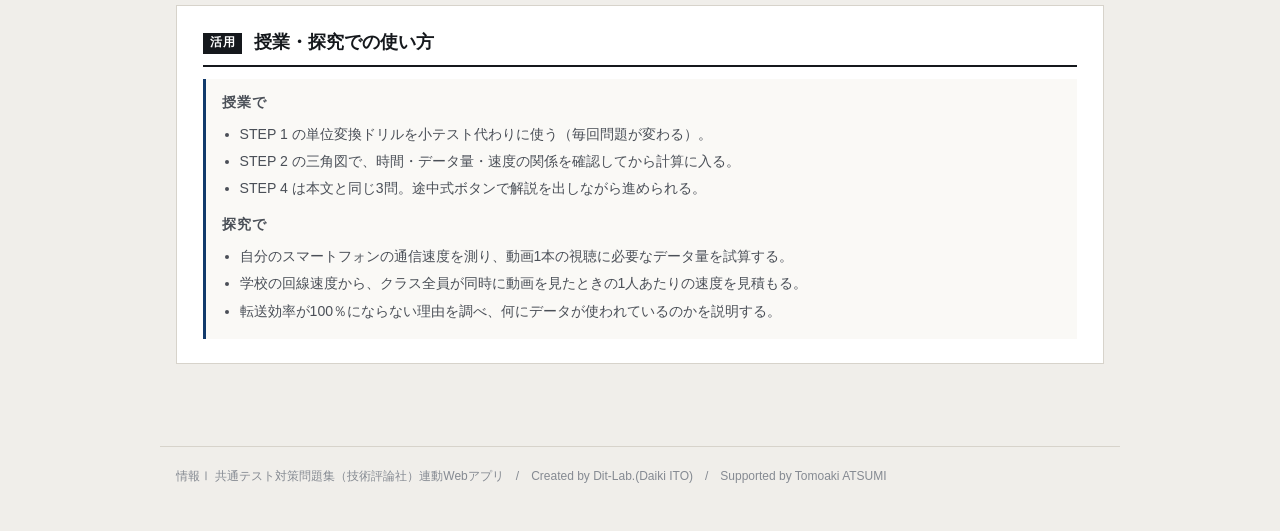
==== commit a886418c: "fix: 設問見出しのレイアウト不具合を修正（.qhead→.pq）" ====
--- a/index.html
+++ b/index.html
@@ -6,7 +6,7 @@
 <title>ネットワークの転送速度｜情報Ⅰ共通テスト対策問題集</title>
 <meta name="description" content="バイトとビットの取りちがえが失点の最大の原因です。単位の変換から式の立て方まで、途中式を見ながら身につけましょう。">
 <link rel="icon" href="data:image/svg+xml,%3Csvg xmlns=%22http://www.w3.org/2000/svg%22 viewBox=%220 0 32 32%22%3E%3Crect width=%2232%22 height=%2232%22 fill=%22%2315181c%22/%3E%3Ctext x=%2216%22 y=%2222%22 font-size=%2218%22 font-family=%22monospace%22 fill=%22%23fff%22 text-anchor=%22middle%22%3E01%3C/text%3E%3C/svg%3E">
-<link rel="stylesheet" href="css/style.css?v=239696b1">
+<link rel="stylesheet" href="css/style.css?v=ea93572e">
 <link rel="stylesheet" href="css/app.css?v=6b9da005">
 </head>
 <body>
--- a/css/style.css
+++ b/css/style.css
@@ -68,6 +68,7 @@
 .grid{display:grid; gap:20px}
 .grid > *{min-width:0}          /* 子の中身で列が広がるのを防ぐ */
 @media(min-width:800px){ .grid.c2{grid-template-columns:1fr 1fr} }
+@media(min-width:800px){ .grid.c21{grid-template-columns:1.45fr 1fr} }
 
 .panel{border:1px solid var(--rule-2); background:var(--paper-2); padding:15px 16px; min-width:0}
 .panel > h3{
@@ -225,7 +226,7 @@
   .dg-c, .dg-h{ min-width:110px }
 }
 @media (max-width:820px){
-  .grid.c2{grid-template-columns:1fr}
+  .grid.c2,.grid.c21{grid-template-columns:1fr}
   .dg-scroll{max-height:340px}
   .filebox{flex-direction:column; align-items:stretch}
   .filebox .sel{max-width:100%}
@@ -267,3 +268,13 @@
   cursor:pointer; font-size:.88rem; max-width:100%; text-align:left; font-family:inherit; color:var(--ink)}
 .cards .c:hover{background:var(--warn-bg)}
 .cards .c.used{opacity:.35; pointer-events:none}
+
+/* --- 予想してから実行 --- */
+.pmark{display:inline-block; background:var(--accent); color:#fff; font-size:.7rem; font-weight:700;
+  letter-spacing:.08em; padding:2px 7px; border-radius:2px; margin-right:8px; vertical-align:2px}
+input.pin{font-size:1.05rem; padding:7px 10px; border:1px solid var(--rule); border-radius:3px;
+  width:9em; max-width:100%; background:#fff}
+.btn-row .unit{color:var(--muted); font-size:.9rem}
+.choice4 .btn.on{border-color:var(--accent); box-shadow:inset 0 0 0 1px var(--accent); font-weight:700}
+/* 設問文の見出し（flex ではなく通常の段落。.qhead は左右振り分け用なので用途が別） */
+.pq{margin:0 0 10px; font-weight:700; line-height:1.85}
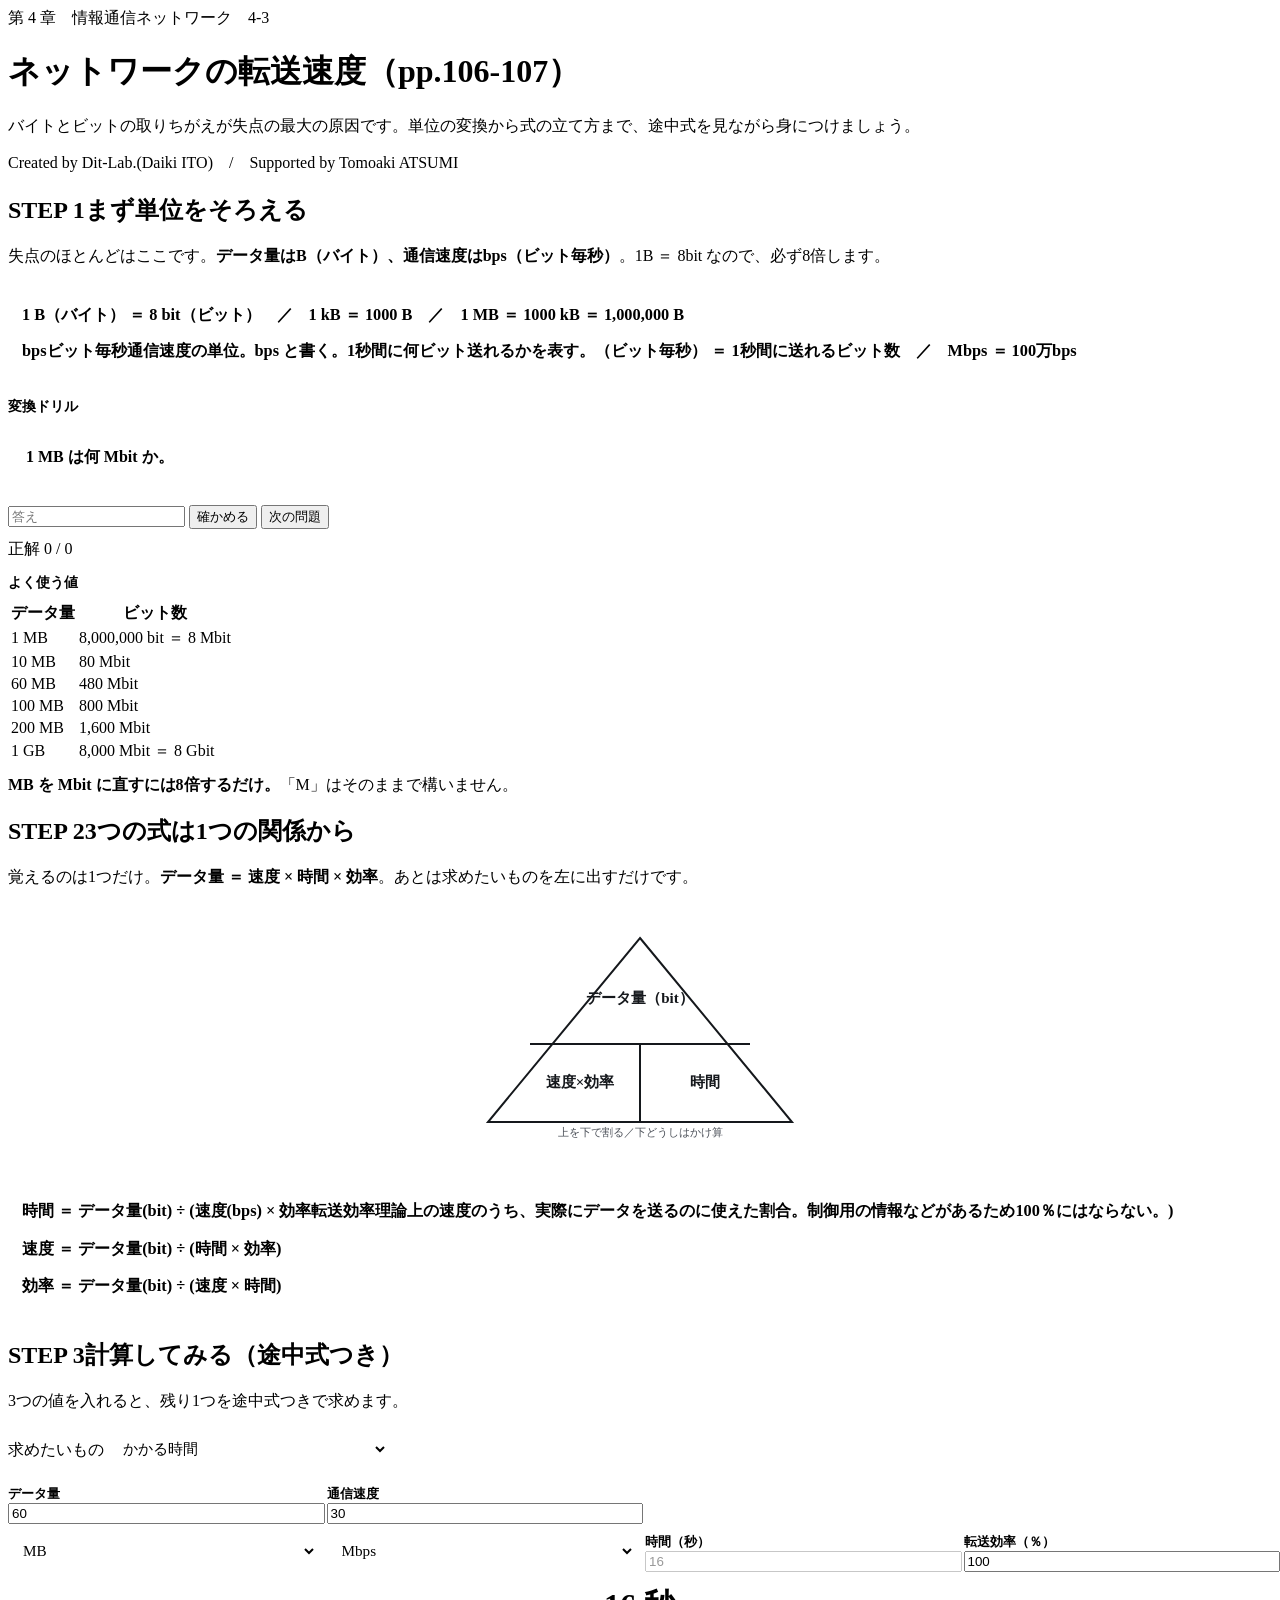
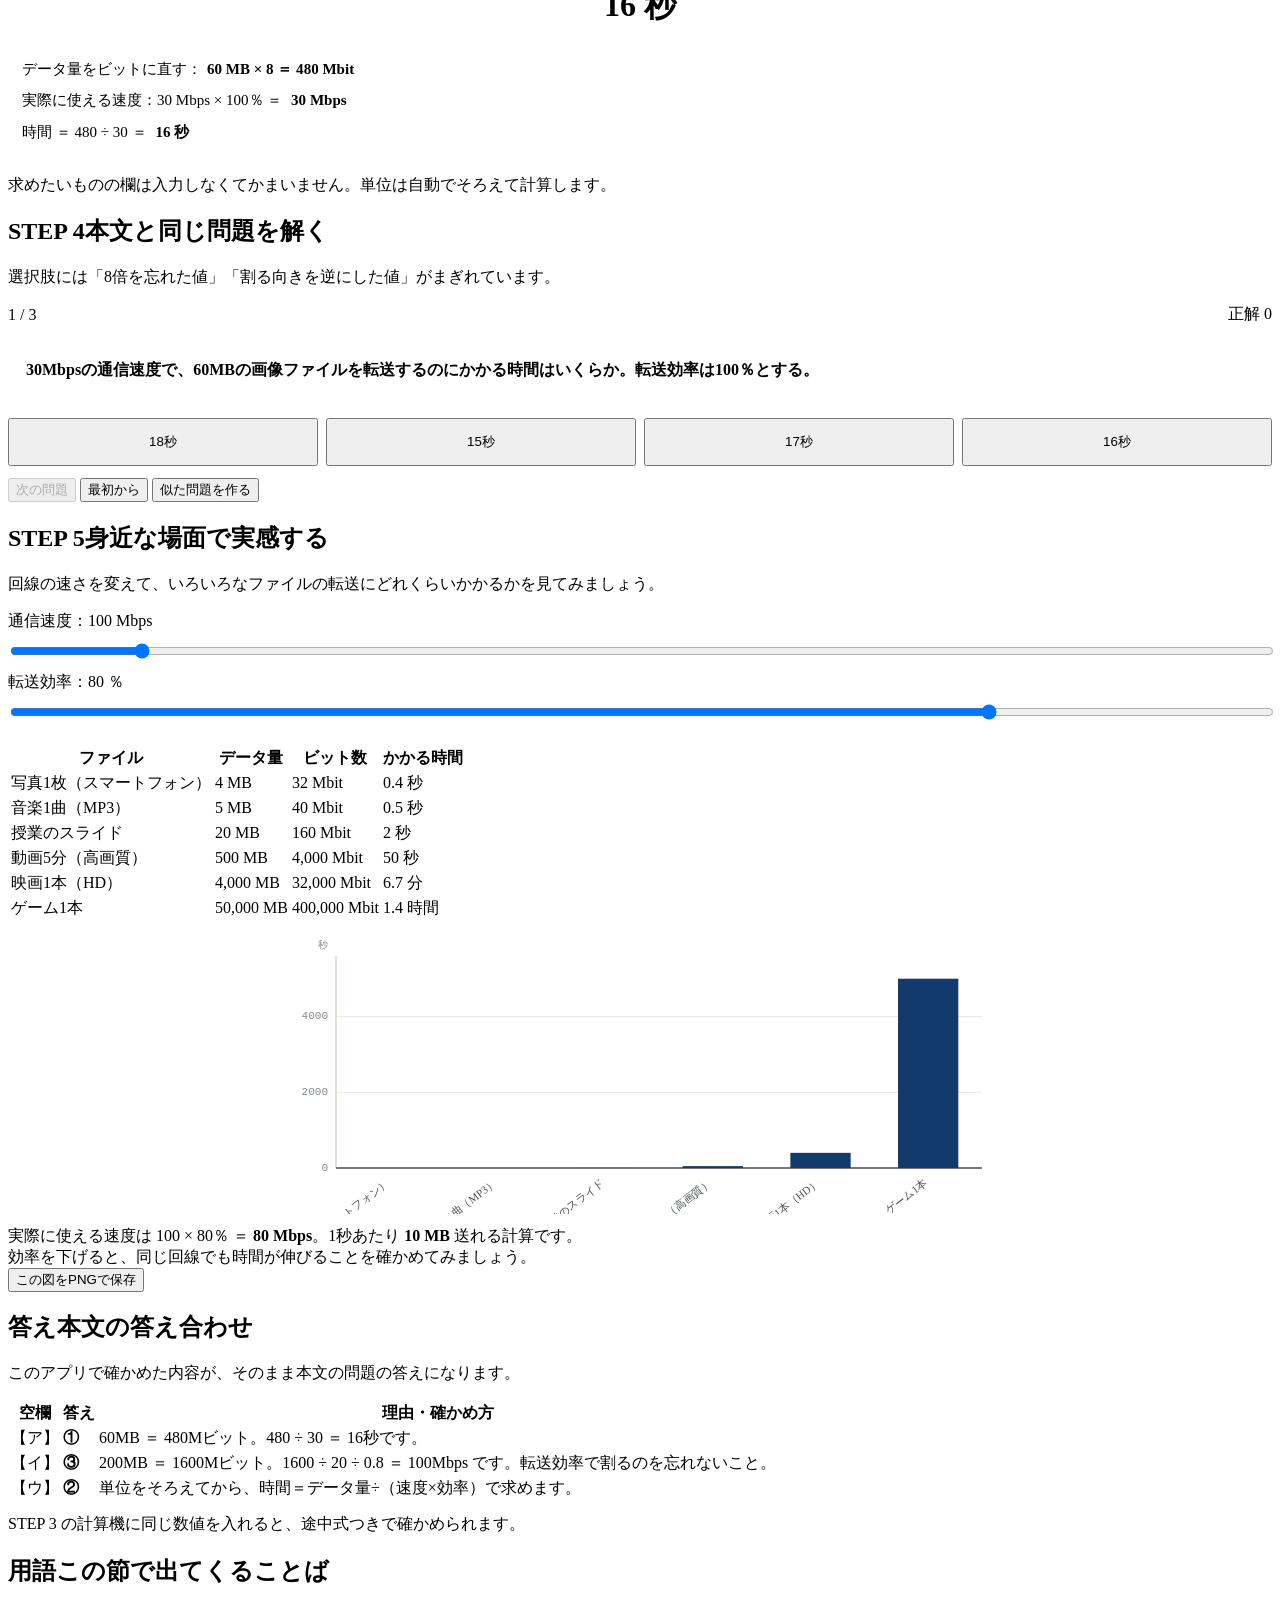
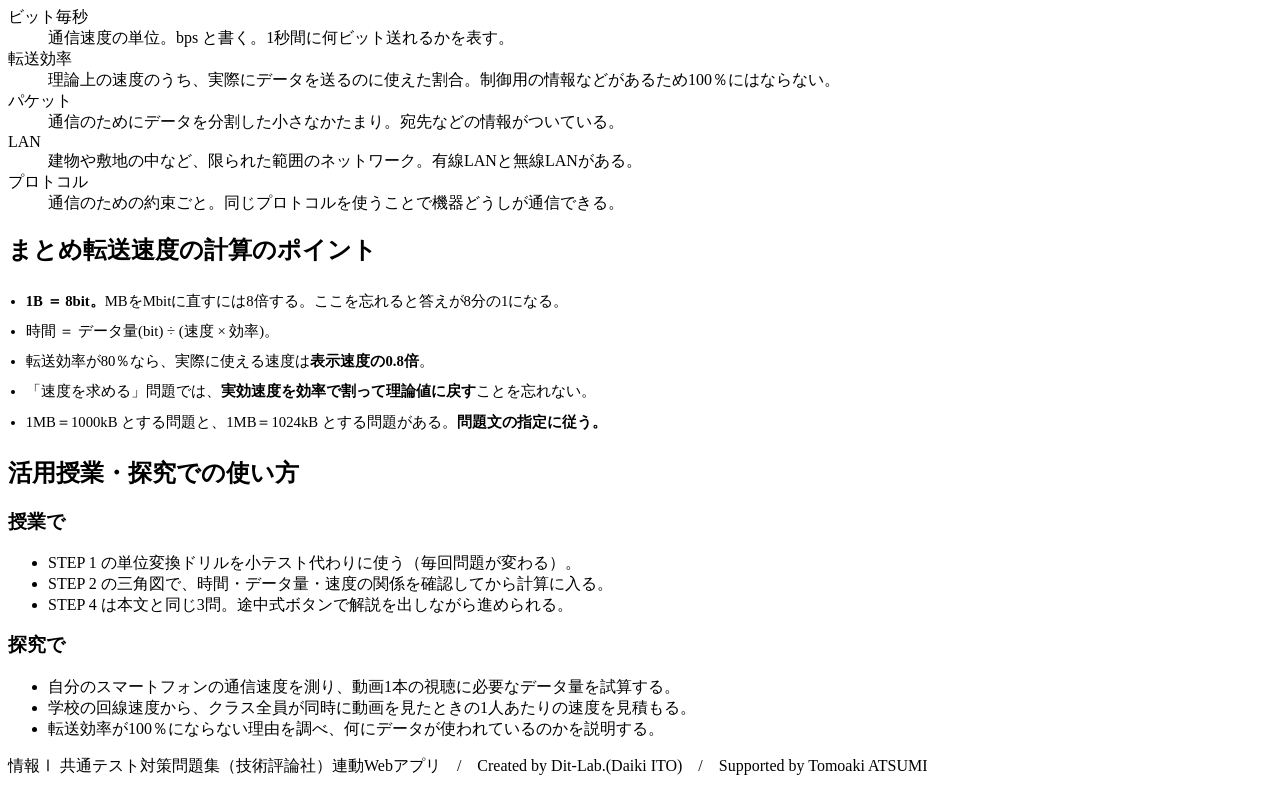
==== commit aba812d0: "fix: 解説文が折り返さず画面からはみ出す場合がある不具合を修正" ====
--- a/index.html
+++ b/index.html
@@ -6,7 +6,7 @@
 <title>ネットワークの転送速度｜情報Ⅰ共通テスト対策問題集</title>
 <meta name="description" content="バイトとビットの取りちがえが失点の最大の原因です。単位の変換から式の立て方まで、途中式を見ながら身につけましょう。">
 <link rel="icon" href="data:image/svg+xml,%3Csvg xmlns=%22http://www.w3.org/2000/svg%22 viewBox=%220 0 32 32%22%3E%3Crect width=%2232%22 height=%2232%22 fill=%22%2315181c%22/%3E%3Ctext x=%2216%22 y=%2222%22 font-size=%2218%22 font-family=%22monospace%22 fill=%22%23fff%22 text-anchor=%22middle%22%3E01%3C/text%3E%3C/svg%3E">
-<link rel="stylesheet" href="css/style.css?v=ea93572e">
+<link rel="stylesheet" href="css/style.css?v=1b60c856">
 <link rel="stylesheet" href="css/app.css?v=6b9da005">
 </head>
 <body>
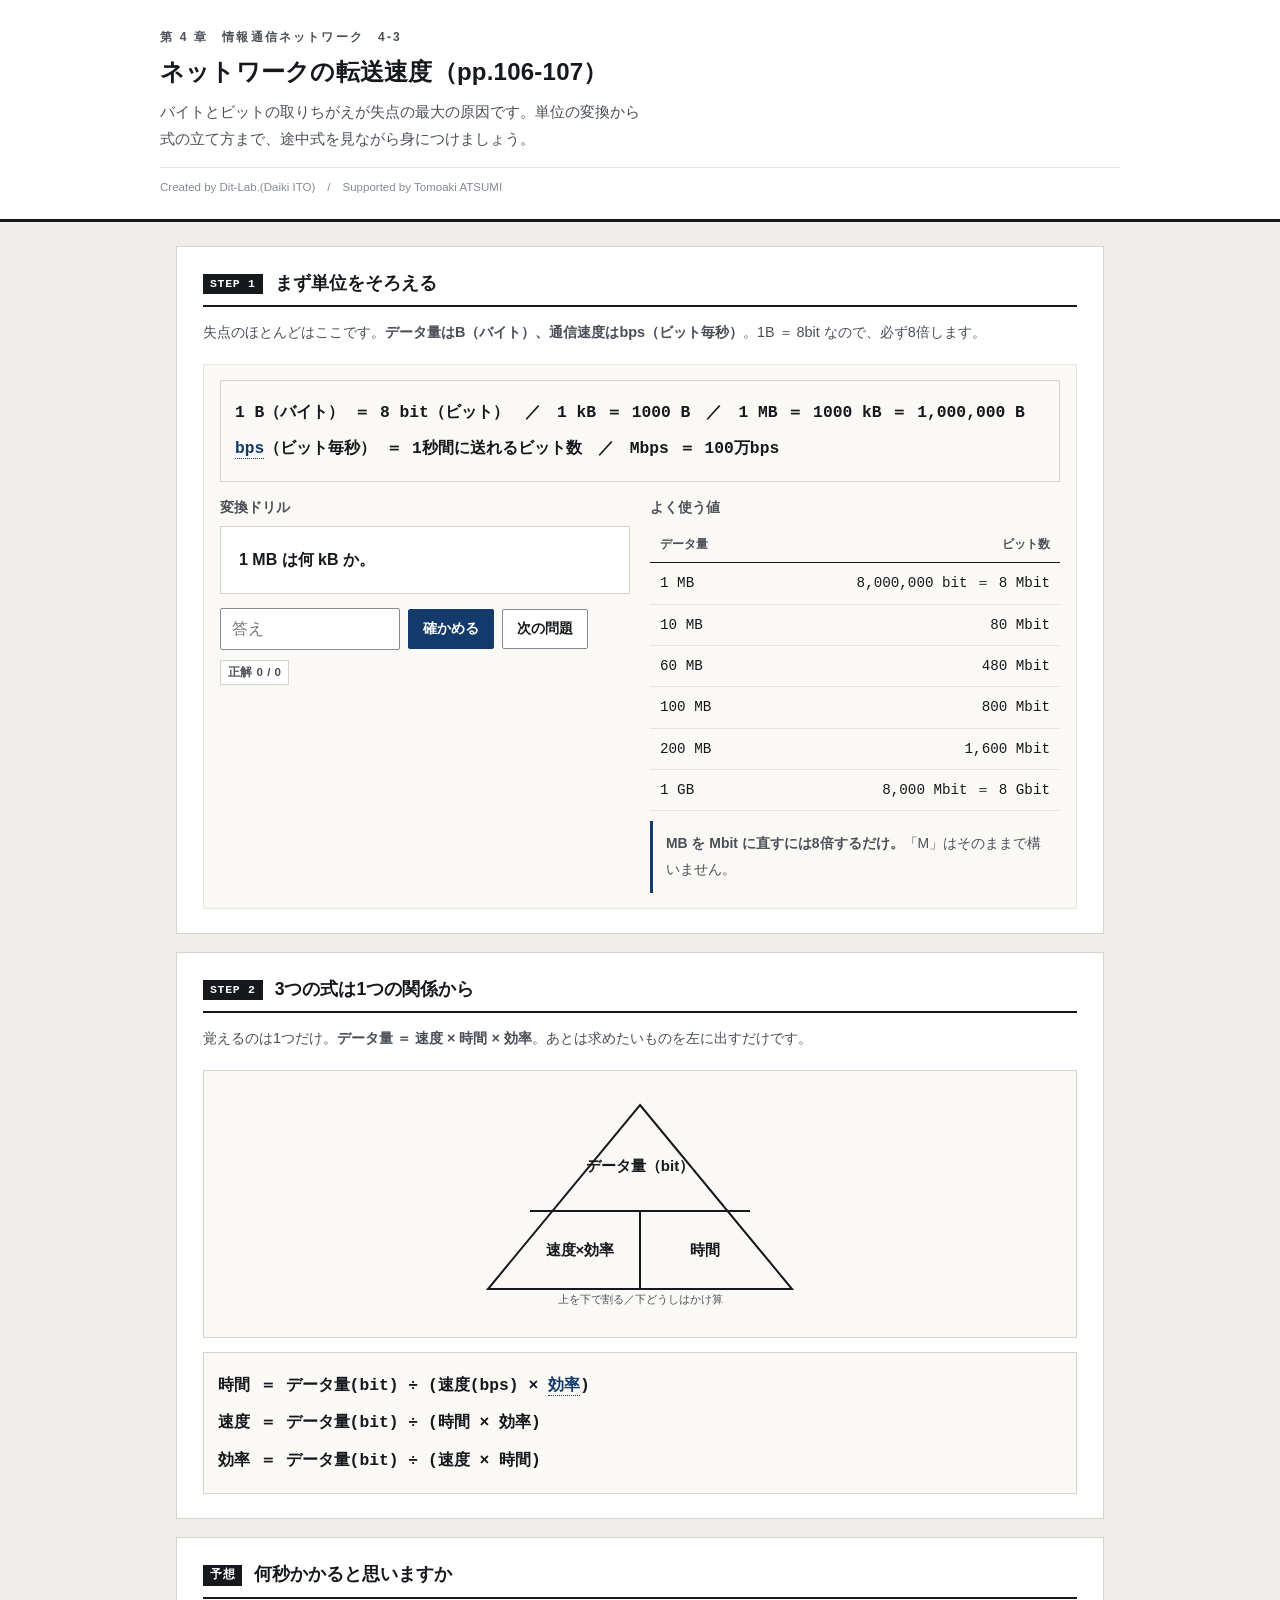
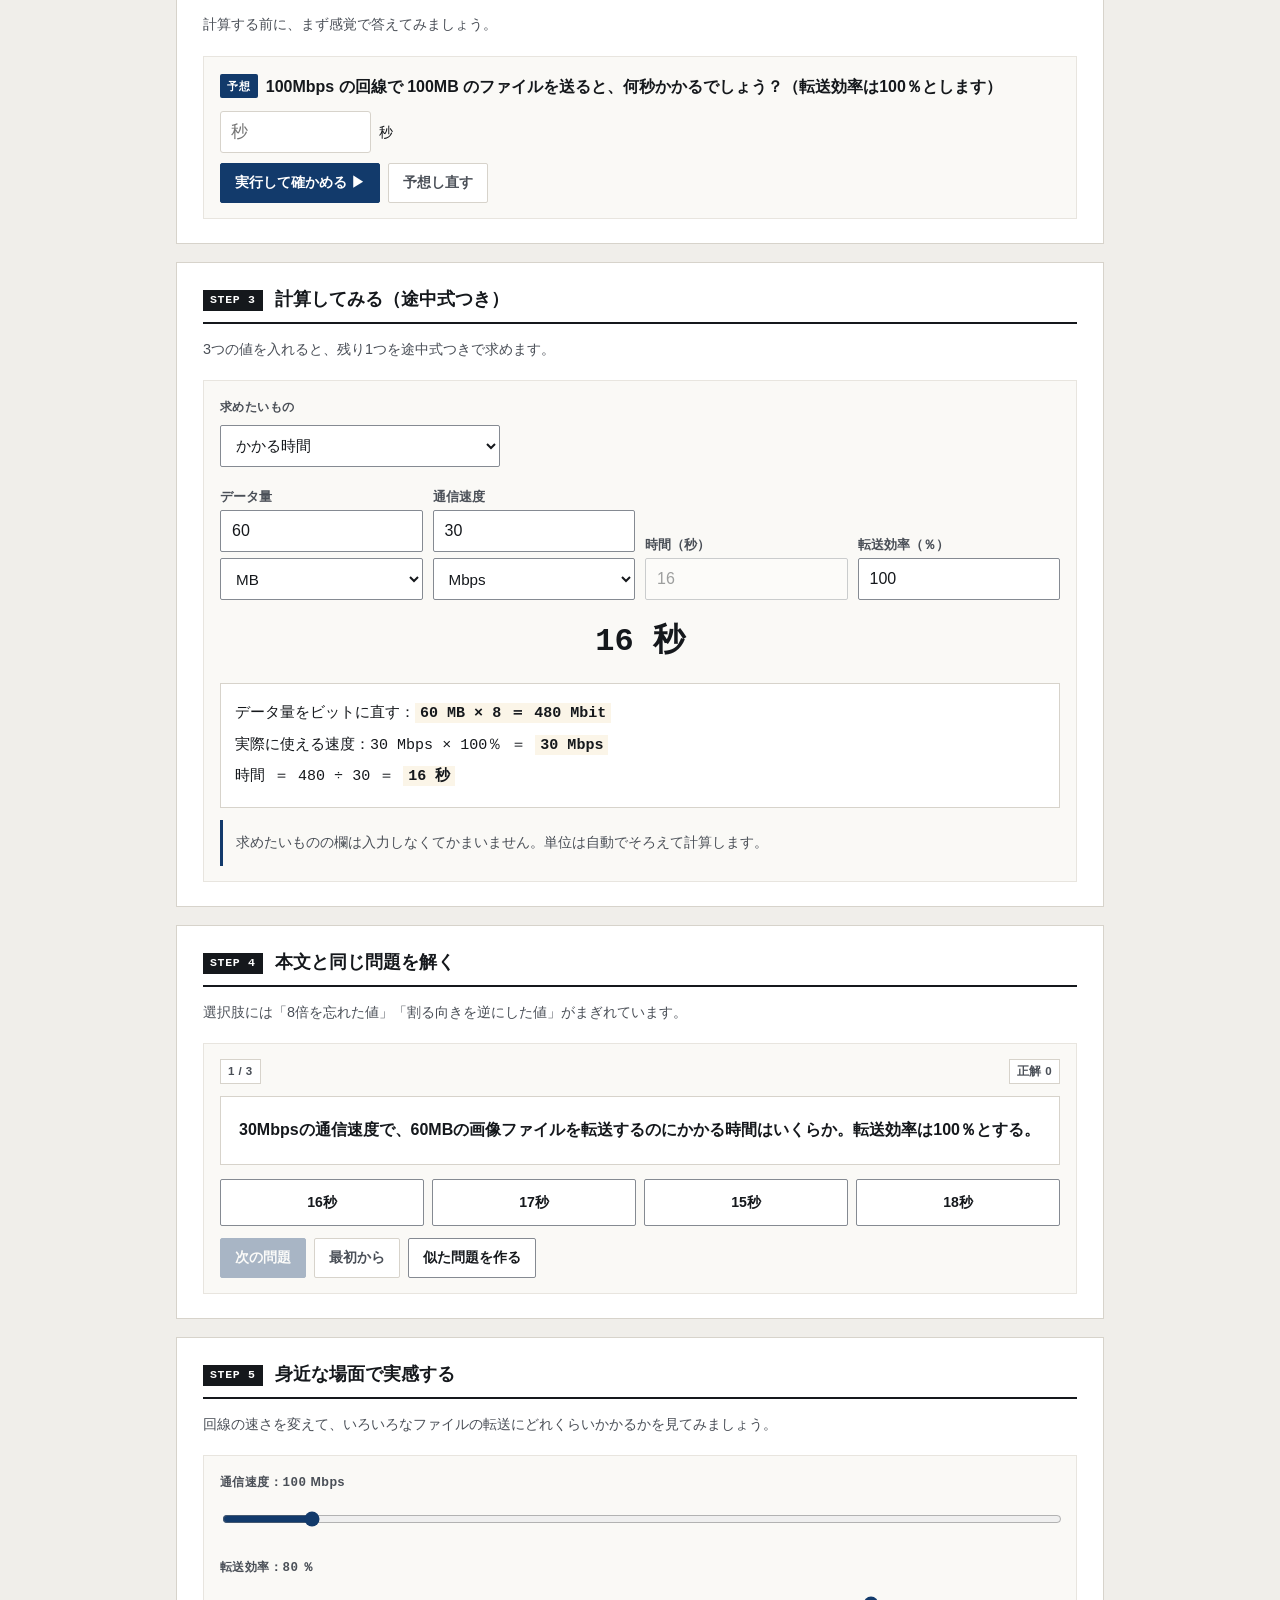
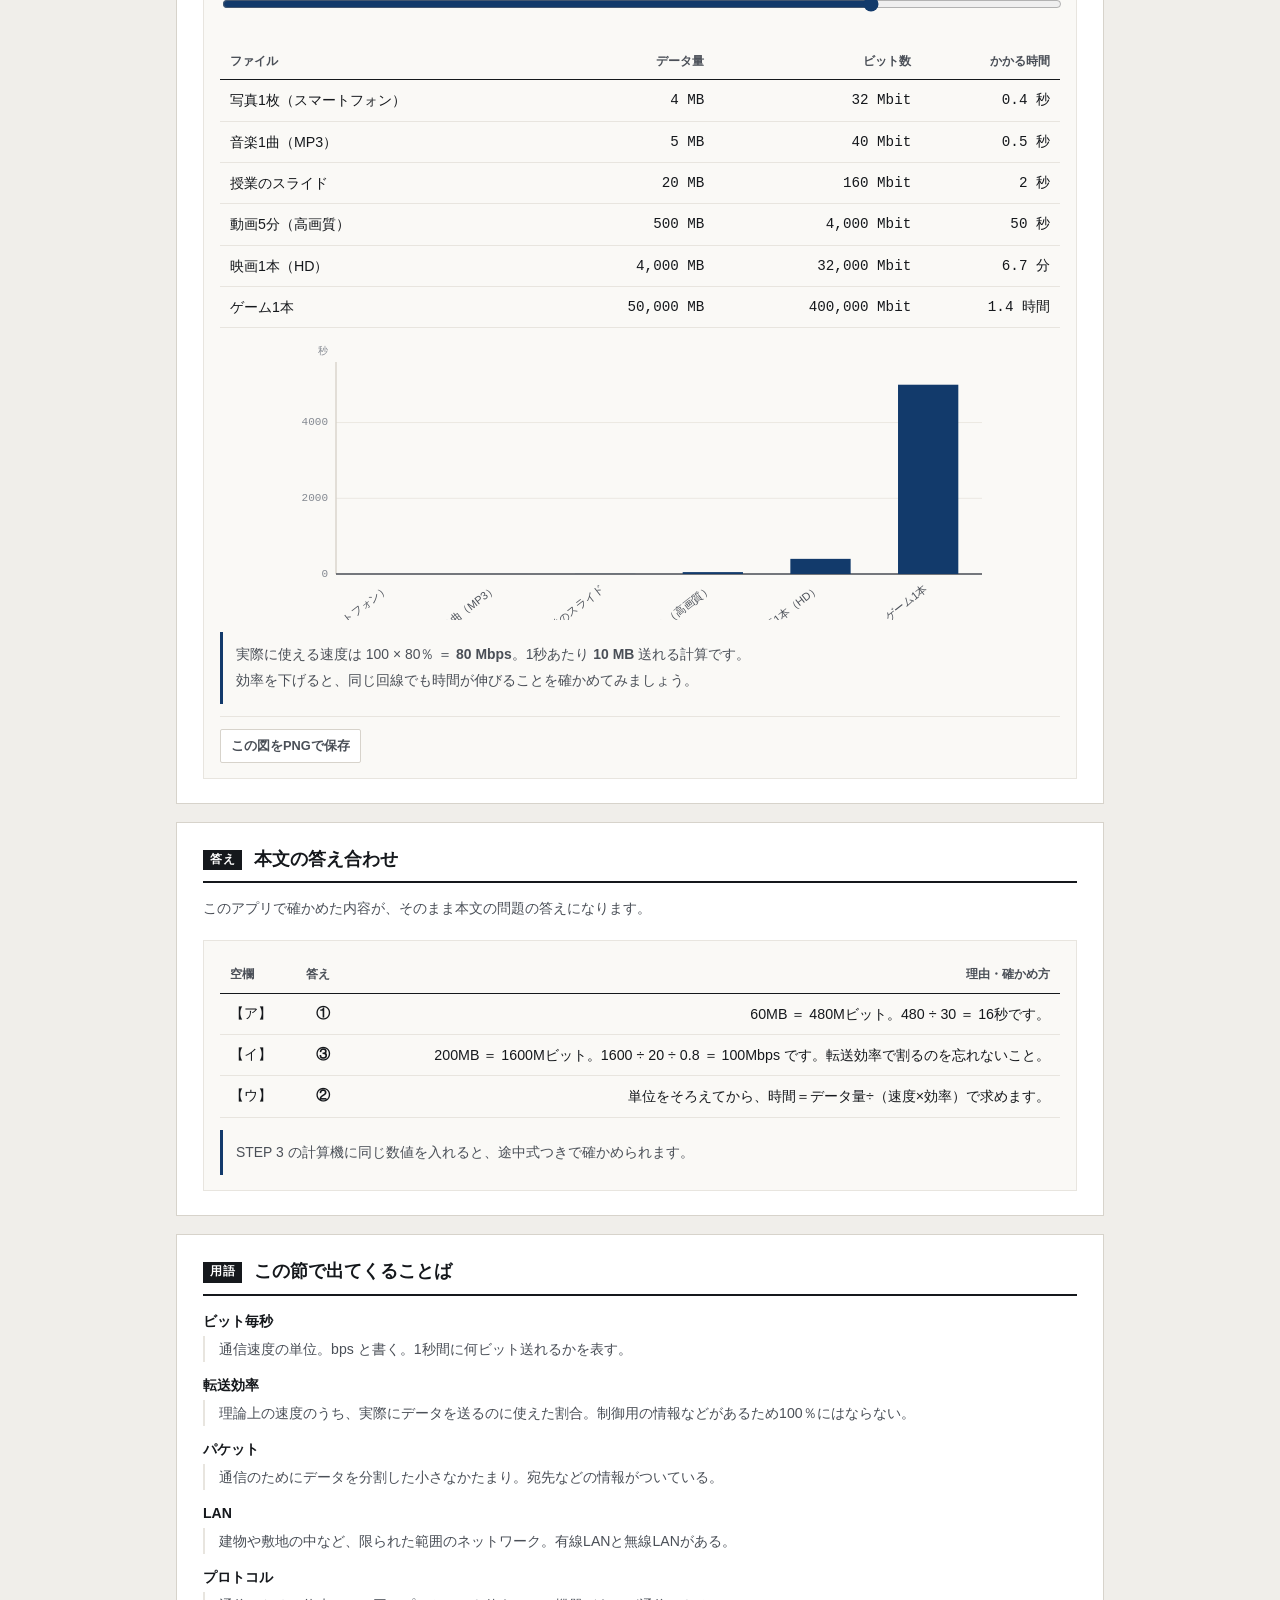
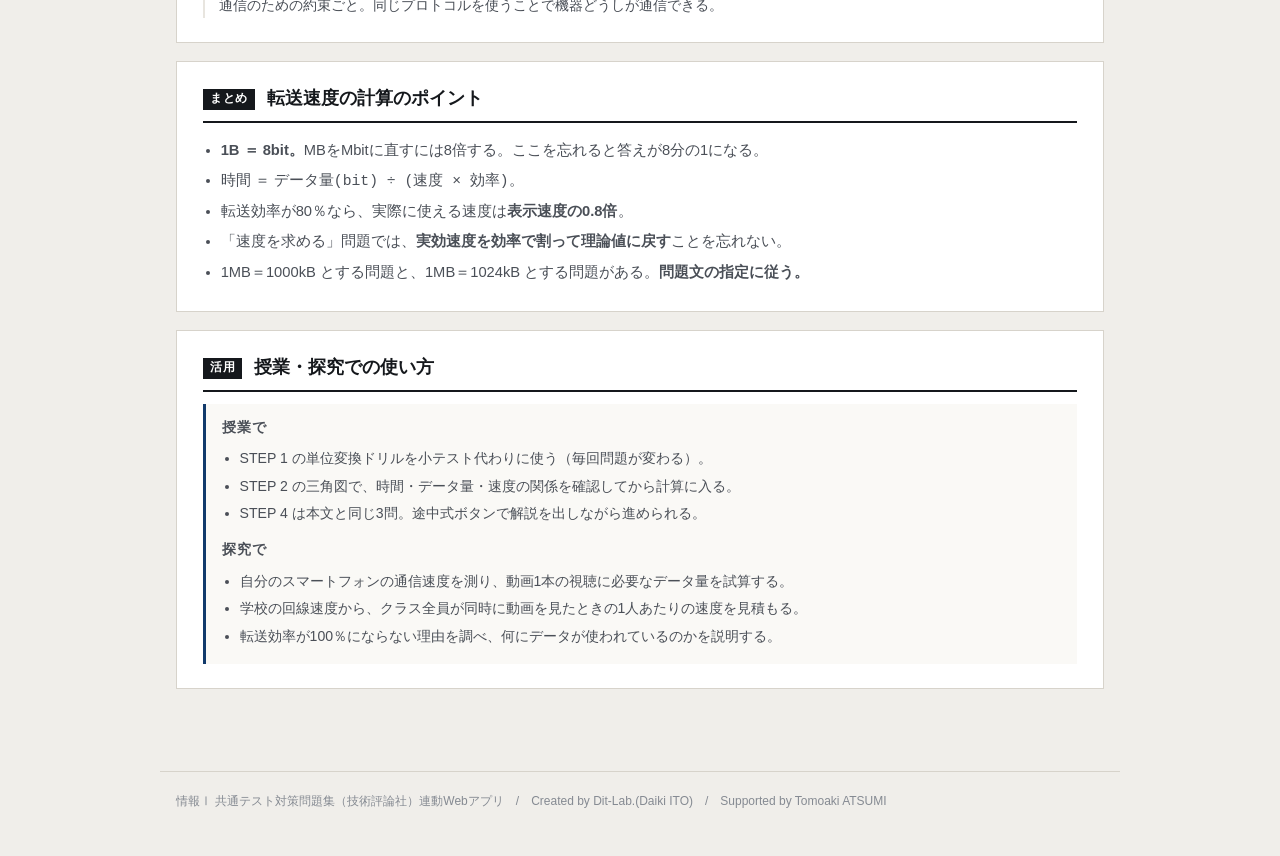
==== commit fa79bb23: "feat: 予想してから確かめるステップを追加（直感が外れやすい点を明確化）" ====
--- a/index.html
+++ b/index.html
@@ -6,7 +6,7 @@
 <title>ネットワークの転送速度｜情報Ⅰ共通テスト対策問題集</title>
 <meta name="description" content="バイトとビットの取りちがえが失点の最大の原因です。単位の変換から式の立て方まで、途中式を見ながら身につけましょう。">
 <link rel="icon" href="data:image/svg+xml,%3Csvg xmlns=%22http://www.w3.org/2000/svg%22 viewBox=%220 0 32 32%22%3E%3Crect width=%2232%22 height=%2232%22 fill=%22%2315181c%22/%3E%3Ctext x=%2216%22 y=%2222%22 font-size=%2218%22 font-family=%22monospace%22 fill=%22%23fff%22 text-anchor=%22middle%22%3E01%3C/text%3E%3C/svg%3E">
-<link rel="stylesheet" href="css/style.css?v=1b60c856">
+<link rel="stylesheet" href="css/style.css?v=bdbb3cb0">
 <link rel="stylesheet" href="css/app.css?v=6b9da005">
 </head>
 <body>
@@ -74,6 +74,12 @@
     </div>
   </section>
 
+  <section class="step">
+    <h2><span class="no">予想</span>何秒かかると思いますか</h2>
+    <p class="desc">計算する前に、まず感覚で答えてみましょう。</p>
+    <div class="panel"><div id="pdN"></div></div>
+  </section>
+
   <section class="step" id="step3">
     <h2><span class="no">STEP 3</span>計算してみる（途中式つき）</h2>
     <p class="desc">3つの値を入れると、残り1つを途中式つきで求めます。</p>
@@ -193,6 +199,7 @@
 <script src="js/tools.js?v=c07db610"></script>
 <script src="js/chart.js?v=fb6e3be1"></script>
 <script src="js/terms.js?v=92038844"></script>
-<script src="js/app.js?v=8131fe6a"></script>
+<script src="js/predict.js?v=1b9c8bf0"></script>
+<script src="js/app.js?v=4af06c47"></script>
 </body>
 </html>
--- a/css/style.css
+++ b/css/style.css
@@ -0,0 +1,300 @@
+/* =========================================================
+   情報Ⅰ 共通テスト対策問題集 — Web アプリ共通スタイル
+   紙面（参考書）に寄せた設計。装飾色は使わず、色は意味を持つときだけ。
+   ========================================================= */
+
+:root{
+  --paper:#ffffff;
+  --paper-2:#faf9f6;      /* うすい紙 */
+  --bg:#f0eeea;           /* 台紙 */
+  --ink:#15181c;
+  --ink-2:#4a4f57;
+  --ink-3:#858a92;
+  --rule:#d7d3cb;         /* 罫線 */
+  --rule-2:#e8e5df;
+  --accent:#123a6b;       /* 濃紺。主要操作と現在地だけに使う */
+  --accent-w:#e9eef6;
+  --zero:#c0392b;         /* 左＝0 */
+  --one:#1d4ed8;          /* 右＝1 */
+  --ok:#1f7a3d;   --ok-bg:#eef6f0;
+  --ng:#b3261e;   --ng-bg:#fbefee;
+  --warn:#8a5a00; --warn-bg:#fbf5e8;
+  --font:"Hiragino Kaku Gothic ProN","Hiragino Sans","Yu Gothic Medium","Yu Gothic",
+         "Noto Sans JP",Meiryo,-apple-system,BlinkMacSystemFont,sans-serif;
+  --mono:"SFMono-Regular",Menlo,Consolas,"Courier New",monospace;
+}
+
+*{box-sizing:border-box}
+[hidden]{display:none !important}
+html{-webkit-text-size-adjust:100%}
+body{
+  margin:0; background:var(--bg); color:var(--ink);
+  font-family:var(--font); font-size:16px; line-height:1.85;
+  font-feature-settings:"palt" 1;
+}
+h1,h2,h3,h4{line-height:1.45; margin:0; font-weight:700}
+p{margin:0 0 .75em} p:last-child{margin-bottom:0}
+a{color:var(--accent)}
+
+/* ---------- 標題 ---------- */
+.app-header{background:var(--paper); border-bottom:3px solid var(--ink); padding:26px 20px 20px}
+.app-header .inner{max-width:960px; margin:0 auto}
+.app-header .eyebrow{
+  font-size:.75rem; font-weight:700; color:var(--ink-2); letter-spacing:.18em;
+  display:block; margin-bottom:7px;
+}
+.app-header h1{font-size:1.5rem; letter-spacing:.01em}
+.app-header .lead{font-size:.92rem; color:var(--ink-2); margin-top:9px; max-width:60ch}
+.app-header .credit{
+  font-size:.72rem; color:var(--ink-3); margin-top:14px;
+  padding-top:9px; border-top:1px solid var(--rule-2);
+}
+
+/* ---------- 版面 ---------- */
+.wrap{max-width:960px; margin:0 auto; padding:24px 16px 64px}
+.step{background:var(--paper); border:1px solid var(--rule); padding:24px 26px; margin-bottom:18px}
+.step > h2{
+  display:flex; align-items:baseline; gap:12px; font-size:1.1rem;
+  padding-bottom:9px; border-bottom:2px solid var(--ink); margin-bottom:12px;
+}
+.step > h2 .no{
+  flex:none; font-family:var(--mono); font-size:.72rem; font-weight:700;
+  background:var(--ink); color:var(--paper); padding:2px 7px; letter-spacing:.06em;
+  position:relative; top:-2px;
+}
+.step > .desc{color:var(--ink-2); font-size:.9rem; margin-bottom:18px}
+.step[hidden]{display:none}
+
+.grid{display:grid; gap:20px}
+.grid > *{min-width:0}          /* 子の中身で列が広がるのを防ぐ */
+@media(min-width:800px){ .grid.c2{grid-template-columns:1fr 1fr} }
+@media(min-width:800px){ .grid.c21{grid-template-columns:1.45fr 1fr} }
+
+.panel{border:1px solid var(--rule-2); background:var(--paper-2); padding:15px 16px; min-width:0}
+.panel > h3{
+  font-size:.8rem; font-weight:700; color:var(--ink-2); letter-spacing:.08em;
+  margin-bottom:12px; padding-bottom:6px; border-bottom:1px solid var(--rule);
+}
+
+/* ---------- 部品 ---------- */
+.btn{
+  appearance:none; border:1px solid var(--ink-3); background:var(--paper); color:var(--ink);
+  font-family:inherit; font-size:.88rem; font-weight:700; padding:8px 14px;
+  border-radius:2px; cursor:pointer; min-height:40px; line-height:1.4;
+  transition:background .12s, border-color .12s, color .12s;
+}
+.btn:hover:not(:disabled){background:var(--accent-w); border-color:var(--accent); color:var(--accent)}
+.btn:disabled{opacity:.35; cursor:not-allowed}
+.btn.primary{background:var(--accent); color:var(--paper); border-color:var(--accent)}
+.btn.primary:hover:not(:disabled){background:#0d2c53; color:var(--paper)}
+.btn.ghost{border-color:var(--rule); color:var(--ink-2)}
+.btn.sm{font-size:.8rem; padding:5px 10px; min-height:34px}
+.btn-row{display:flex; flex-wrap:wrap; gap:8px; align-items:center}
+
+/* タブ（見出し下線式） */
+.seg{display:flex; gap:0; border-bottom:1px solid var(--rule)}
+.seg button{
+  appearance:none; border:0; background:transparent; font-family:inherit; font-size:.88rem;
+  font-weight:700; color:var(--ink-3); padding:9px 4px; margin-right:26px; cursor:pointer;
+  border-bottom:3px solid transparent; margin-bottom:-1px; min-height:40px;
+}
+.seg button:hover{color:var(--ink-2)}
+.seg button[aria-pressed="true"]{color:var(--ink); border-bottom-color:var(--accent)}
+
+label.fld{display:block; font-size:.78rem; font-weight:700; color:var(--ink-2); margin-bottom:5px; letter-spacing:.04em}
+input[type=text], textarea, input[type=number]{
+  width:100%; font-family:inherit; font-size:1rem; color:var(--ink);
+  border:1px solid var(--ink-3); border-radius:2px; padding:9px 11px;
+  background:var(--paper); min-height:42px;
+}
+input:focus, textarea:focus{outline:2px solid var(--accent); outline-offset:-1px; border-color:var(--accent)}
+.btn:focus-visible, .seg button:focus-visible, .node-card:focus-visible{outline:2px solid var(--accent); outline-offset:2px}
+textarea{resize:vertical; line-height:1.7}
+.mono{font-family:var(--mono)}
+
+table.tbl{width:100%; border-collapse:collapse; font-size:.89rem}
+table.tbl th, table.tbl td{border-bottom:1px solid var(--rule-2); padding:7px 10px; text-align:right}
+table.tbl th:first-child, table.tbl td:first-child{text-align:left}
+table.tbl thead th{border-bottom:1.5px solid var(--ink); font-size:.76rem; color:var(--ink-2); font-weight:700; white-space:nowrap}
+.tbl-scroll{overflow-x:auto; -webkit-overflow-scrolling:touch; max-width:100%}
+
+.note{padding:10px 13px; font-size:.87rem; border-left:3px solid var(--ink-3); background:var(--paper-2); overflow-wrap:break-word; word-break:break-word}
+.note.ok{background:var(--ok-bg); border-left-color:var(--ok); color:#123f22}
+.note.ng{background:var(--ng-bg); border-left-color:var(--ng); color:#6d1a15}
+.note.info{background:var(--paper-2); border-left-color:var(--accent); color:var(--ink-2)}
+.note.warn{background:var(--warn-bg); border-left-color:var(--warn); color:#5c3d00}
+.note[hidden]{display:none}
+
+.badge{
+  display:inline-block; font-size:.72rem; font-weight:700; padding:1px 7px;
+  border:1px solid var(--rule); color:var(--ink-2); background:var(--paper); letter-spacing:.04em;
+}
+
+/* 数値は罫線で仕切るだけ。カードにしない */
+.metrics{display:flex; flex-wrap:wrap; gap:0; border-top:1px solid var(--rule)}
+.metric{flex:1 1 130px; padding:11px 14px 11px 0; border-right:1px solid var(--rule-2)}
+.metric:last-child{border-right:0}
+.metric .k{font-size:.74rem; color:var(--ink-3); font-weight:700; letter-spacing:.05em}
+.metric .v{font-size:1.6rem; font-weight:700; line-height:1.3; font-family:var(--mono); letter-spacing:-.01em}
+.metric .s{font-size:.76rem; color:var(--ink-2)}
+
+.bit0{color:var(--zero); font-weight:700}
+.bit1{color:var(--one); font-weight:700}
+
+.app-footer{
+  max-width:960px; margin:0 auto; padding:18px 16px 44px; color:var(--ink-3);
+  font-size:.75rem; border-top:1px solid var(--rule);
+}
+.sr-only{position:absolute;width:1px;height:1px;overflow:hidden;clip:rect(0 0 0 0);white-space:nowrap}
+
+@media(max-width:640px){
+  body{font-size:15px}
+  .app-header{padding:20px 16px 16px}
+  .app-header h1{font-size:1.16rem}
+  .wrap{padding:16px 12px 52px}
+  .step{padding:18px 15px}
+  .seg button{margin-right:18px; font-size:.84rem}
+  .metric{flex-basis:50%; border-right:0}
+}
+@media (prefers-reduced-motion:reduce){ *{animation:none!important; transition:none!important} }
+
+/* ---------- 自分のデータ・共有・印刷 ---------- */
+.toolbar{display:flex; flex-wrap:wrap; gap:8px; align-items:center; margin-top:12px;
+  padding-top:12px; border-top:1px solid var(--rule-2)}
+.toolbar .hint{font-size:.78rem; color:var(--ink-3)}
+.paste-area{width:100%; min-height:110px; font-family:var(--mono); font-size:.86rem}
+.use-note{background:var(--paper-2); border-left:3px solid var(--accent); padding:14px 16px; font-size:.88rem}
+.use-note h3{font-size:.86rem; letter-spacing:.06em; margin-bottom:8px; color:var(--ink-2)}
+.use-note ol, .use-note ul{margin:0; padding-left:1.25em; line-height:1.95; color:var(--ink-2)}
+
+@media print{
+  body{background:#fff}
+  .app-header{border-bottom:2px solid #000}
+  .step{border:1px solid #bbb; break-inside:avoid; page-break-inside:avoid; margin-bottom:12px}
+  .btn, .seg, .toolbar, input[type=range]{display:none !important}
+  .note{border-left-width:2px}
+  a[href]:after{content:""}
+}
+
+/* ---------- 入力グリッド ---------- */
+.dg-scroll{overflow:auto; -webkit-overflow-scrolling:touch; border:1px solid var(--rule); background:var(--paper); max-height:420px}
+table.dg{border-collapse:collapse; font-family:var(--mono); font-size:.9rem; min-width:100%}
+table.dg th, table.dg td{border:1px solid var(--rule-2); padding:0}
+table.dg thead th{background:var(--paper-2); position:sticky; top:0; z-index:2}
+table.dg .dg-n{background:var(--paper-2); color:var(--ink-3); font-size:.76rem; font-weight:400;
+  text-align:center; min-width:34px; padding:0 4px; position:sticky; left:0; z-index:1}
+table.dg .dg-corner{background:var(--paper-2); min-width:34px; position:sticky; left:0; z-index:3}
+table.dg .dg-act{background:var(--paper-2); width:34px}
+.dg-h, .dg-c{width:100%; min-width:96px; border:0; background:transparent; font-family:inherit;
+  font-size:.9rem; padding:8px 9px; color:var(--ink); min-height:38px}
+.dg-h{font-weight:700; font-family:var(--font); font-size:.82rem; color:var(--ink-2)}
+.dg-c.num{text-align:right}
+.dg-c:focus, .dg-h:focus{outline:2px solid var(--accent); outline-offset:-2px; background:var(--accent-w)}
+.dg-del{border:0; background:transparent; color:var(--ink-3); cursor:pointer; width:32px; height:34px; font-size:1rem}
+.dg-del:hover{color:var(--ng)}
+.dg-tools{display:flex; flex-wrap:wrap; gap:8px; align-items:center; margin-top:10px}
+.dg-hint{font-size:.76rem; color:var(--ink-3)}
+
+/* ---------- ファイル読み込み ---------- */
+.filebox{display:flex; flex-wrap:wrap; gap:10px; align-items:center; padding:12px;
+  border:1px dashed var(--rule); background:var(--paper-2)}
+.filebox input[type=file]{font-size:.85rem; font-family:inherit; max-width:100%}
+.filebox .sel{max-width:220px}
+.filelabel{display:inline-flex; align-items:center; gap:6px; font-size:.85rem; font-weight:700;
+  border:1px solid var(--ink-3); background:var(--paper); padding:8px 14px; border-radius:2px; cursor:pointer; min-height:40px}
+.filelabel:hover{border-color:var(--accent); color:var(--accent); background:var(--accent-w)}
+.filelabel input{display:none}
+
+/* ---------- 用語解説 ---------- */
+.term{position:relative; border-bottom:1.5px dotted var(--accent); cursor:help; color:var(--accent); font-weight:700}
+.term .term-pop{display:none; position:absolute; left:0; top:1.7em; z-index:50; width:min(300px,78vw);
+  background:var(--paper); border:1px solid var(--ink-3); box-shadow:0 6px 20px rgba(0,0,0,.14);
+  padding:10px 12px; font-size:.82rem; font-weight:400; color:var(--ink-2); line-height:1.75;
+  border-left:3px solid var(--accent); cursor:auto; text-align:left}
+.term .term-pop b{display:block; color:var(--ink); font-size:.86rem; margin-bottom:3px}
+.term.open .term-pop{display:block}
+dl.gloss{margin:0; font-size:.88rem}
+dl.gloss dt{font-weight:700; color:var(--ink); margin-top:10px}
+dl.gloss dt:first-child{margin-top:0}
+dl.gloss dd{margin:2px 0 0; color:var(--ink-2); line-height:1.85; padding-left:1em; border-left:2px solid var(--rule-2)}
+@media print{ .term{border-bottom:0; color:inherit} .term .term-pop{display:none !important} }
+
+/* ---------- スマホ・タブレット ---------- */
+@media (max-width:1024px){
+  /* iOS で入力時に画面が勝手に拡大するのを防ぐ（16px 未満だとズームする） */
+  input[type=text], input[type=number], textarea, select, .dg-c, .dg-h{ font-size:16px }
+  .dg-c, .dg-h{ min-width:110px }
+}
+@media (max-width:820px){
+  .grid.c2,.grid.c21{grid-template-columns:1fr}
+  .dg-scroll{max-height:340px}
+  .filebox{flex-direction:column; align-items:stretch}
+  .filebox .sel{max-width:100%}
+  .term .term-pop{left:auto; right:0; width:min(280px,86vw)}
+}
+@media (max-width:480px){
+  .step > h2{font-size:1rem; flex-wrap:wrap}
+  .metrics{gap:0}
+  .metric{flex-basis:50%; padding-right:10px}
+  .metric .v{font-size:1.3rem}
+  .btn{padding:8px 12px}
+  .dg-tools{gap:6px}
+  .dg-hint{width:100%}
+}
+/* タッチ操作でのスクロールを滑らかに */
+.tbl-scroll, .dg-scroll, .tree-box{ -webkit-overflow-scrolling:touch; overscroll-behavior-x:contain }
+
+/* 幅指定つきの入力欄がスマートフォンではみ出さないようにする */
+input[type=text], input[type=number], input[type=search], textarea, select{ max-width:100% }
+.btn-row > label{ min-width:0; max-width:100% }
+.btn-row > label input, .btn-row > label select{ max-width:100% }
+
+/* 共通：○×判定・並べかえ（quiz.js 用） */
+.abcde{border:1px solid var(--rule); border-radius:3px; overflow:hidden}
+.abcde > div{border-top:1px solid var(--rule); padding:10px 12px}
+.abcde > div:first-child{border-top:0}
+.abcde .st{display:flex; gap:10px; align-items:flex-start; flex-wrap:wrap}
+.abcde .st .k{font-weight:700; font-family:var(--mono); min-width:1.4em}
+.abcde .st .t{flex:1; min-width:12em}
+.abcde .jb{display:flex; gap:6px}
+.abcde .jb .btn{min-width:3.4em; padding:6px 10px; text-align:center}
+.prep{display:grid; grid-template-columns:repeat(auto-fit,minmax(150px,1fr)); gap:10px; margin-top:10px}
+.prep .slot{border:1px dashed var(--ink-3); border-radius:3px; padding:10px; min-height:92px; background:var(--paper)}
+.prep .slot.filled{border-style:solid}
+.prep .slot .tag{font:700 .74rem/1.4 var(--mono); color:var(--accent); display:block; margin-bottom:6px}
+.prep .slot .txt{font-size:.86rem; line-height:1.7}
+.cards{display:flex; flex-wrap:wrap; gap:8px; margin-top:10px}
+.cards .c{border:1px solid var(--ink-3); border-radius:3px; padding:9px 12px; background:var(--paper);
+  cursor:pointer; font-size:.88rem; max-width:100%; text-align:left; font-family:inherit; color:var(--ink)}
+.cards .c:hover{background:var(--warn-bg)}
+.cards .c.used{opacity:.35; pointer-events:none}
+
+/* --- 予想してから実行 --- */
+.pmark{display:inline-block; background:var(--accent); color:#fff; font-size:.7rem; font-weight:700;
+  letter-spacing:.08em; padding:2px 7px; border-radius:2px; margin-right:8px; vertical-align:2px}
+input.pin{font-size:1.05rem; padding:7px 10px; border:1px solid var(--rule); border-radius:3px;
+  width:9em; max-width:100%; background:#fff}
+.btn-row .unit{color:var(--muted); font-size:.9rem}
+.choice4 .btn.on{border-color:var(--accent); box-shadow:inset 0 0 0 1px var(--accent); font-weight:700}
+/* 設問文の見出し（flex ではなく通常の段落。.qhead は左右振り分け用なので用途が別） */
+.pq{margin:0 0 10px; font-weight:700; line-height:1.85}
+
+/* --- 自分のテーマでやってみる（ワークシート） --- */
+.wsheet{display:grid; gap:14px}
+@media(min-width:760px){ .wsheet{grid-template-columns:1fr 1fr} }
+.wsf{display:block}
+.wsf .wsl{display:block; font-weight:700; font-size:.9rem; margin-bottom:3px}
+.wsf .wsh{display:block; font-size:.78rem; color:var(--muted); margin-bottom:5px; line-height:1.6}
+.wsf textarea{width:100%; max-width:100%; font:inherit; font-size:.92rem; line-height:1.75;
+  padding:8px 10px; border:1px solid var(--rule); border-radius:3px; background:#fff; resize:vertical}
+.wsf textarea:focus{outline:2px solid var(--accent); outline-offset:-2px}
+.wsout{margin-top:14px; border:1px solid var(--ink-3); border-radius:3px; background:#fff; padding:16px 18px}
+.wsout h4{margin:0 0 10px; font-size:1rem}
+.wsout dl{margin:0}
+.wsout dt{font-weight:700; font-size:.84rem; color:var(--accent); margin-top:10px}
+.wsout dd{margin:2px 0 0; font-size:.92rem; line-height:1.85; white-space:pre-wrap}
+.wsout .wsmsg{margin:10px 0 0; font-size:.86rem; color:var(--muted)}
+@media print{
+  .app-header, .btn-row, .step:not(.wsprint){ display:none !important }
+  .wsout{border:none; padding:0}
+}
